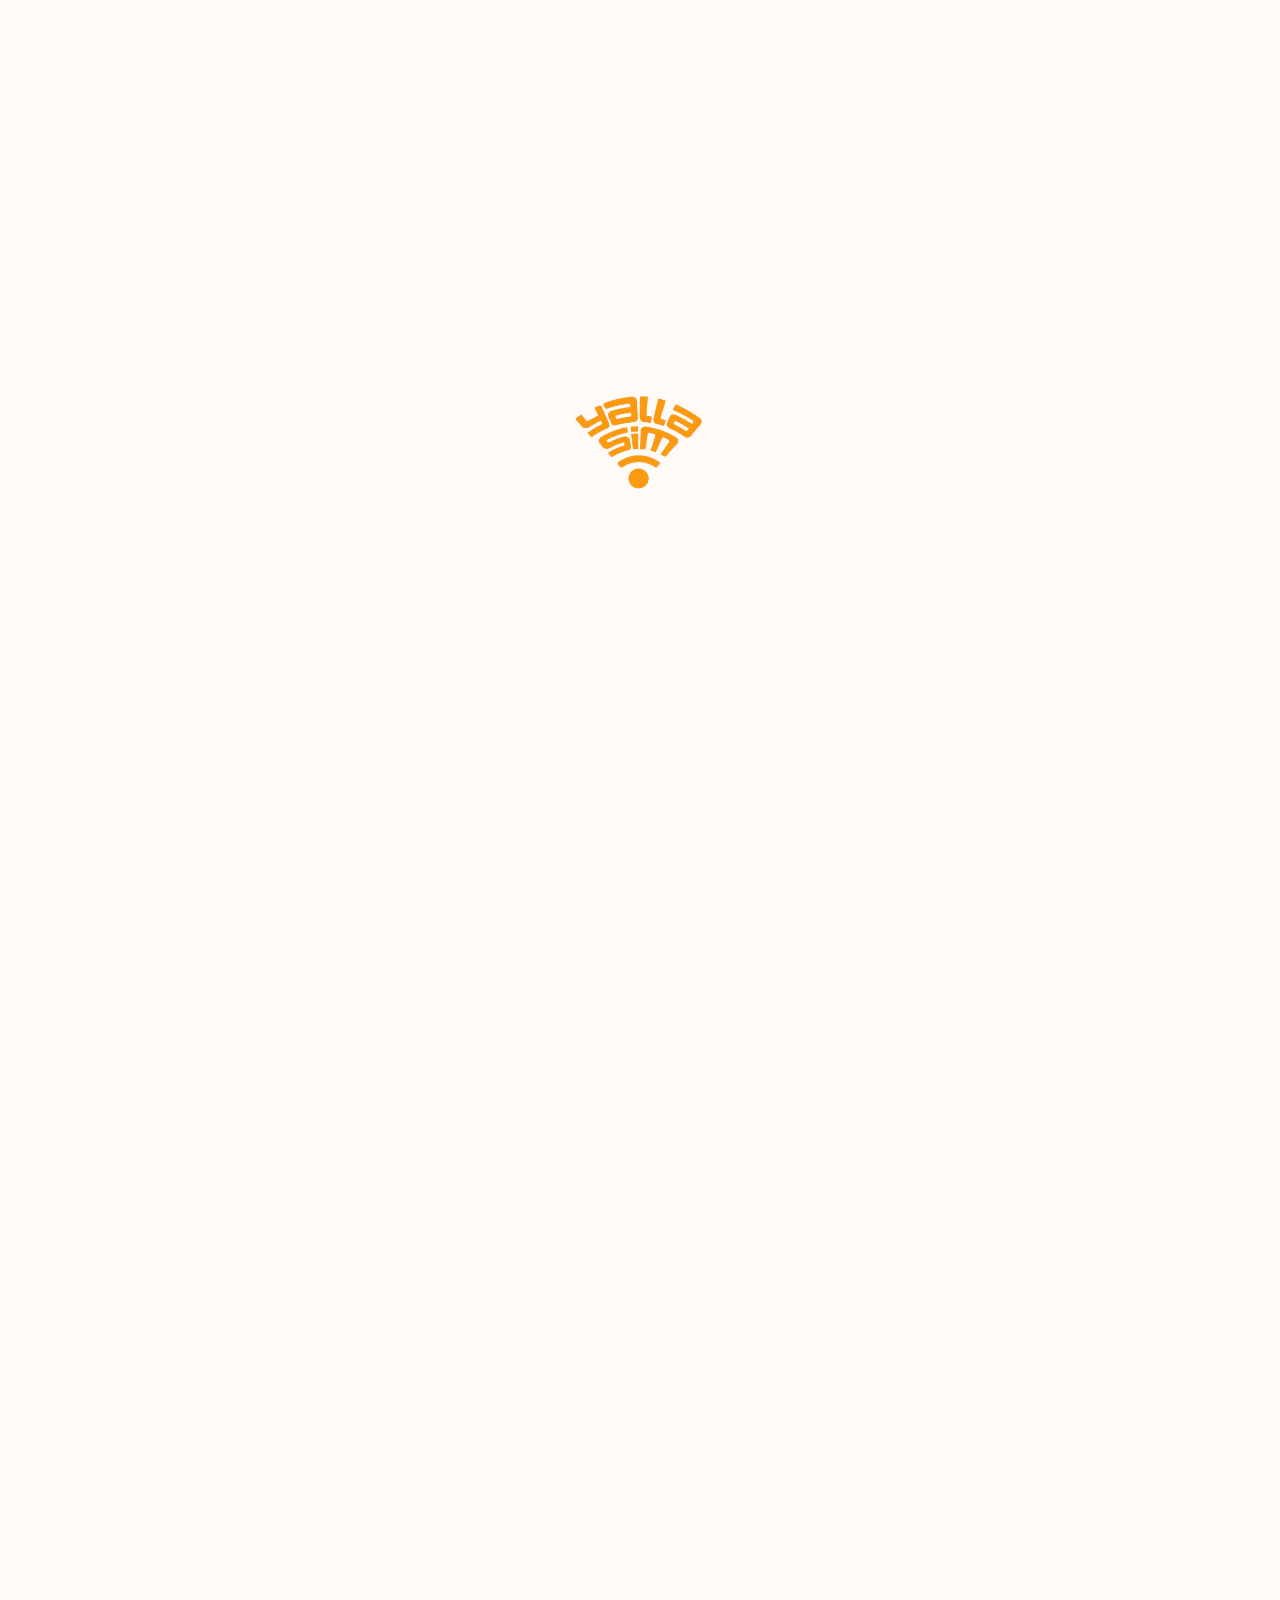
==== index.html @ e3913a96 "Replace blocky splash layers with a smooth Wi‑Fi charge reveal. Use one logo mark and an expanding r" ====
<!DOCTYPE html>
<html lang="en">
<head>
  <meta charset="UTF-8">
  <meta name="viewport" content="width=device-width, initial-scale=1.0">
  <title>Yalla Sim</title>
  <link rel="preconnect" href="https://fonts.googleapis.com">
  <link rel="preconnect" href="https://fonts.gstatic.com" crossorigin>
  <link href="https://fonts.googleapis.com/css2?family=Nunito:wght@700;800&family=Plus+Jakarta+Sans:wght@400;500;600;700;800&display=swap" rel="stylesheet">
  <link rel="stylesheet" href="css/style.css?v=wifi1">
</head>
<body>

  <!-- Intro: Wi‑Fi charge — one mark revealed outward from the signal origin -->
  <div id="splash" class="splash">
    <div class="logo-build" aria-hidden="true">
      <img class="logo-build__mark" src="assets/logo.png?v=11" alt="">
    </div>
  </div>

  <!-- Main page -->
  <div id="page" class="page">
    <div class="page-wash" aria-hidden="true"></div>
    <div class="nav-wrapper">
      <nav class="nav">
        <a href="index.html" class="nav__brand">
          <img src="assets/logo-nav.png?v=1" alt="Yalla Sim" class="nav__logo">
        </a>
        <ul class="nav__links">
          <li><a href="#benefits">Why us</a></li>
          <li><a href="#how-it-works"><span class="nav__full">How it Works</span><span class="nav__short">How</span></a></li>
          <li><a href="pricing.html">Pricing</a></li>
          <li><a href="support.html">Contact</a></li>
        </ul>
        <a href="https://wa.me/96550920045" data-whatsapp class="nav__cta">Message us &rsaquo;</a>
      </nav>
    </div>

    <section class="hero">
      <h1 class="hero__title" data-reveal style="--d: 0.05s">Internet anywhere.<br>Stay connected everywhere.</h1>
      <p class="hero__subtitle" data-reveal style="--d: 0.16s">No app. Just WhatsApp. Tell us where you are and for how long — we’ll get you online fast, at a fair price.</p>
      
      <a data-whatsapp class="btn-primary" href="https://wa.me/96550920045" target="_blank" rel="noopener noreferrer" data-reveal style="--d: 0.28s">
        Message on WhatsApp &rsaquo;
      </a>

      <div class="hero__showcase">
        <div class="coverage-panel" data-reveal style="--d: 0.35s">
          <div class="coverage-panel__text">
            <p class="coverage-panel__label">Global coverage</p>
            <h2 class="coverage-panel__title">Internet in <span>200+</span> countries</h2>
            <p class="coverage-panel__copy">From Tokyo to Dubai to New York - message us on WhatsApp and get online fast.</p>
          </div>

          <div class="coverage-panel__map-wrap" aria-hidden="true">
            <svg id="coverage-map" class="coverage-map" viewBox="0 0 960 480" preserveAspectRatio="xMidYMid meet"></svg>
          </div>

          <ul class="coverage-panel__regions">
            <li>Americas</li>
            <li>Europe</li>
            <li>Middle East</li>
            <li>Africa</li>
            <li>Asia</li>
            <li>Oceania</li>
          </ul>
        </div>
      </div>
    </section>

    <!-- Features -->
    <section id="benefits" class="section">
      <h2 class="section-title" data-reveal>Why choose Yalla Sim?</h2>
      <p class="section-subtitle" data-reveal style="--d: 0.1s">We’re not an app — just a WhatsApp number. Message us, confirm your trip, get online.</p>
      
      <div class="features-grid">
         <div class="flight-ticket" data-reveal style="--d: 0.18s">
           <div class="ticket-content">
             <div class="ticket-stub">
               <div class="ticket-barcode-top">||| || | |||| || | |||</div>
               <div class="ticket-stub-row">
                 <ul class="ticket-checklist">
                   <li>TRAVELER'S CHECKLIST:</li>
                   <li>• WHATSAPP READY</li>
                   <li>• WHERE YOU ARE</li>
                   <li>• HOW LONG YOU STAY</li>
                 </ul>
                 <div class="ticket-quote">
                    <span>"ONE MESSAGE. YOU'RE ONLINE."</span>
                    <img src="https://api.qrserver.com/v1/create-qr-code/?size=40x40&data=https://wa.me/96550920045" alt="QR" style="width: 32px; height: 32px;">
                 </div>
               </div>
             </div>
             
             <div class="ticket-divider"></div>
             
             <div class="ticket-main">
               <div class="ticket-main-header">
                 <div class="ticket-city">TYO</div>
                 <div class="ticket-flight-info">
                   <div>FLIGHT: YS-001</div>
                   <div>VIA: WHATSAPP</div>
                 </div>
               </div>
               
               <div class="ticket-main-body">
                 <h2 class="ticket-vertical">FAST</h2>
                 <div class="ticket-details">
                   <div class="ticket-detail-item">
                     <span>SETUP</span>
                     <strong>MINUTES</strong>
                   </div>
                   <div class="ticket-detail-item">
                     <span>CHANNEL</span>
                     <strong>WHATSAPP</strong>
                   </div>
                   <div class="ticket-detail-item">
                     <span>APP</span>
                     <strong>NONE</strong>
                   </div>
                   <div class="ticket-detail-item">
                     <span>STATUS</span>
                     <strong>READY</strong>
                   </div>
                   <div class="ticket-detail-item" style="grid-column: span 2;">
                     <span>PASSENGER</span>
                     <strong>YOU</strong>
                   </div>
                 </div>
               </div>
               
               <p class="ticket-desc">Message us on WhatsApp and get internet access quickly — no download, no account, no app store.</p>
               <div class="ticket-barcode-bottom">||| || ||| || ||| ||| | ||</div>
             </div>
           </div>
         </div>

         <div class="flight-ticket" data-reveal style="--d: 0.3s">
           <div class="ticket-content">
             <div class="ticket-stub">
               <div class="ticket-barcode-top">|| | ||| || ||| | |||</div>
               <div class="ticket-stub-row">
                 <ul class="ticket-checklist">
                   <li>TRAVELER'S CHECKLIST:</li>
                   <li>• ANY COUNTRY</li>
                   <li>• YOUR DATES</li>
                   <li>• STAY CONNECTED</li>
                 </ul>
                 <div class="ticket-quote">
                    <span>"INTERNET ANYWHERE."</span>
                    <img src="https://api.qrserver.com/v1/create-qr-code/?size=40x40&data=https://wa.me/96550920045" alt="QR" style="width: 32px; height: 32px;">
                 </div>
               </div>
             </div>
             
             <div class="ticket-divider"></div>
             
             <div class="ticket-main">
               <div class="ticket-main-header">
                 <div class="ticket-city">LAX</div>
                 <div class="ticket-flight-info">
                   <div>FLIGHT: YS-200</div>
                   <div>DEST: WORLD</div>
                 </div>
               </div>
               
               <div class="ticket-main-body">
                 <h2 class="ticket-vertical">GLOBAL</h2>
                 <div class="ticket-details">
                   <div class="ticket-detail-item">
                     <span>WHERE</span>
                     <strong>ANYWHERE</strong>
                   </div>
                   <div class="ticket-detail-item">
                     <span>DURATION</span>
                     <strong>YOUR CALL</strong>
                   </div>
                   <div class="ticket-detail-item">
                     <span>TELL US</span>
                     <strong>CITY + DAYS</strong>
                   </div>
                   <div class="ticket-detail-item">
                     <span>RESULT</span>
                     <strong>ONLINE</strong>
                   </div>
                   <div class="ticket-detail-item" style="grid-column: span 2;">
                     <span>PASSENGER</span>
                     <strong>TRAVELER</strong>
                   </div>
                 </div>
               </div>
               
               <p class="ticket-desc">Internet connection anywhere in the world. Just confirm where you are and for how long.</p>
               <div class="ticket-barcode-bottom">|| | ||| || ||| | ||| ||</div>
             </div>
           </div>
         </div>

         <div class="flight-ticket" data-reveal style="--d: 0.42s">
           <div class="ticket-content">
             <div class="ticket-stub">
               <div class="ticket-barcode-top">|| ||| || | ||| || |</div>
               <div class="ticket-stub-row">
                 <ul class="ticket-checklist">
                   <li>TRAVELER'S CHECKLIST:</li>
                   <li>• FAIR PRICES</li>
                   <li>• CLEAR OPTIONS</li>
                   <li>• NO SURPRISES</li>
                 </ul>
                 <div class="ticket-quote">
                    <span>"GOOD PRICING. SIMPLE."</span>
                    <img src="https://api.qrserver.com/v1/create-qr-code/?size=40x40&data=https://wa.me/96550920045" alt="QR" style="width: 32px; height: 32px;">
                 </div>
               </div>
             </div>
             
             <div class="ticket-divider"></div>
             
             <div class="ticket-main">
               <div class="ticket-main-header">
                 <div class="ticket-city">LHR</div>
                 <div class="ticket-flight-info">
                   <div>FLIGHT: YS-247</div>
                   <div>DEAL: FAIR</div>
                 </div>
               </div>
               
               <div class="ticket-main-body">
                 <h2 class="ticket-vertical">PRICE</h2>
                 <div class="ticket-details">
                   <div class="ticket-detail-item">
                     <span>PRICING</span>
                     <strong>FAIR</strong>
                   </div>
                   <div class="ticket-detail-item">
                     <span>QUOTE</span>
                     <strong>ON CHAT</strong>
                   </div>
                   <div class="ticket-detail-item">
                     <span>ROAMING</span>
                     <strong>SKIP IT</strong>
                   </div>
                   <div class="ticket-detail-item">
                     <span>PAY</span>
                     <strong>SIMPLE</strong>
                   </div>
                   <div class="ticket-detail-item" style="grid-column: span 2;">
                     <span>PASSENGER</span>
                     <strong>YOU</strong>
                   </div>
                 </div>
               </div>
               
               <p class="ticket-desc">Good pricing without the fuss. Message us, get options that fit your trip, stay connected.</p>
               <div class="ticket-barcode-bottom">||| || | ||| || ||| | ||</div>
             </div>
           </div>
         </div>
      </div>
    </section>

    <!-- How it Works -->
    <section id="how-it-works" class="section how">
      <h2 class="section-title" data-reveal>How it works</h2>
      <p class="section-subtitle" data-reveal style="--d: 0.1s">No app. No account. Just a short WhatsApp chat.</p>

      <div class="how-stage">
        <div class="how-chat" aria-hidden="true" data-reveal style="--d: 0.18s">
          <div class="how-chat__bar">
            <img class="how-chat__avatar" src="assets/logo.png?v=7" alt="">
            <div class="how-chat__who">
              <strong>Yalla Sim</strong>
              <span>WhatsApp</span>
            </div>
          </div>
          <div class="how-chat__thread">
            <div class="how-bubble how-bubble--out">
              Hi — I need internet abroad
            </div>
            <div class="how-bubble how-bubble--in">
              Where are you going, and for how many days?
            </div>
            <div class="how-bubble how-bubble--out">
              Tokyo · 7 days
            </div>
            <div class="how-bubble how-bubble--in how-bubble--final">
              You’re set. We’ll get you online fast.
            </div>
          </div>
        </div>

        <ol class="how-steps">
          <li class="how-step" data-reveal style="--d: 0.28s">
            <span class="how-step__index">01</span>
            <div class="how-step__body">
              <h3>Message us</h3>
              <p>Open WhatsApp and say hello. We’re just a number — that’s the whole signup.</p>
            </div>
          </li>
          <li class="how-step" data-reveal style="--d: 0.4s">
            <span class="how-step__index">02</span>
            <div class="how-step__body">
              <h3>Confirm your trip</h3>
              <p>Tell us where you need internet and for how long. We’ll quote a fair option.</p>
            </div>
          </li>
          <li class="how-step" data-reveal style="--d: 0.52s">
            <span class="how-step__index">03</span>
            <div class="how-step__body">
              <h3>Get online fast</h3>
              <p>Confirm in chat and get connected quickly — wherever you are.</p>
            </div>
          </li>
        </ol>
      </div>

      <a data-whatsapp class="btn-primary how__cta" href="https://wa.me/96550920045" target="_blank" rel="noopener noreferrer" data-reveal style="--d: 0.62s">
        Start on WhatsApp &rsaquo;
      </a>
    </section>

    <!-- Footer -->
    <footer class="footer" data-reveal>
      <img src="assets/logo.png" alt="Yalla Sim Logo" class="footer__logo">
      <p>&copy; 2026 Yalla Sim. All rights reserved.</p>
    </footer>
  </div>

  <script src="js/config.js?v=965"></script>
  <script src="js/main.js?v=wifi1"></script>
</body>
</html>
---- css/style.css ----
*,
*::before,
*::after {
  box-sizing: border-box;
  margin: 0;
  padding: 0;
}

:root {
  --orange: #FF9800;
  --orange-light: #FFB74D;
  --orange-bg: #FFF3E0;
  --bg: #FFFAF6; /* Creamy off-white */
  --text: #1a1a1a;
  --text-muted: #666;
  --white: #ffffff;
  
  --wa-bg: #EFEAE2;
  --wa-green: #25D366;
  --wa-teal: #128C7E;
  --wa-bubble-sent: #E7FFDB;
  --wa-bubble-recv: #FFFFFF;
  
  /* Liquid Glass Variables */
  --glass-bg: rgba(255, 255, 255, 0.4);
  --glass-border: rgba(255, 255, 255, 0.6);
  --glass-border-light: rgba(255, 255, 255, 0.9);
  --glass-shadow: 0 8px 32px 0 rgba(0, 0, 0, 0.04);
  --glass-inset: inset 0 1px 2px rgba(255, 255, 255, 0.9), inset 0 -1px 2px rgba(255, 255, 255, 0.2);
  
  --shadow-sm: 0 4px 6px -1px rgba(0, 0, 0, 0.05), 0 2px 4px -1px rgba(0, 0, 0, 0.03);
  --shadow-lg: 0 20px 40px rgba(0, 0, 0, 0.08);
  --radius-full: 9999px;
  --radius-xl: 24px;
}

html {
  scroll-behavior: smooth;
}

body {
  font-family: 'Plus Jakarta Sans', -apple-system, BlinkMacSystemFont, "Segoe UI", Roboto, Helvetica, Arial, sans-serif;
  background: var(--bg);
  color: var(--text);
  line-height: 1.6;
  min-height: 100vh;
  /* Avoid overflow-x clip/hidden on body — both clip glyph descenders (y, g, p) in WebKit/Blink */
  -webkit-font-smoothing: antialiased;
  -moz-osx-font-smoothing: grayscale;
}

/* ── Scroll reveals (opacity + translate only — no blur/filter for smooth scroll) ── */

[data-reveal] {
  --d: 0s;
  opacity: 0;
  transform: translate3d(0, 28px, 0);
  transition: none; /* instant reset when leaving view */
}

[data-reveal].is-in {
  opacity: 1;
  transform: translate3d(0, 0, 0);
  transition:
    opacity 0.75s cubic-bezier(0.16, 1, 0.3, 1),
    transform 0.75s cubic-bezier(0.16, 1, 0.3, 1);
  transition-delay: var(--d);
}

@media (prefers-reduced-motion: reduce) {
  [data-reveal] {
    opacity: 1;
    transform: none;
    transition: none !important;
  }

  .how-bubble,
  .how-chat.is-in .how-bubble {
    opacity: 1;
    transform: none;
    animation: none !important;
  }
}

/* ── Splash ── */

.splash {
  position: fixed;
  inset: 0;
  z-index: 999;
  display: flex;
  align-items: center;
  justify-content: center;
  background: var(--bg);
  transition: opacity 0.8s cubic-bezier(0.16, 1, 0.3, 1), visibility 0.8s;
}

.splash.hidden {
  opacity: 0;
  visibility: hidden;
  pointer-events: none;
}

.logo-build {
  position: relative;
  width: min(280px, 68vw);
  aspect-ratio: 1024 / 984;
}

.logo-build__mark {
  display: block;
  width: 100%;
  height: 100%;
  object-fit: contain;
  pointer-events: none;
  opacity: 0;
  transform: scale(0.92);
  /* Expand from the Wi‑Fi origin (bottom of the arcs) — not a blocky crop */
  -webkit-mask-image: radial-gradient(
    circle at 50% 66%,
    #000 0%,
    #000 42%,
    transparent 70%
  );
  mask-image: radial-gradient(
    circle at 50% 66%,
    #000 0%,
    #000 42%,
    transparent 70%
  );
  -webkit-mask-repeat: no-repeat;
  mask-repeat: no-repeat;
  -webkit-mask-position: 50% 66%;
  mask-position: 50% 66%;
  -webkit-mask-size: 0% 0%;
  mask-size: 0% 0%;
  will-change: mask-size, -webkit-mask-size, opacity, transform;
}

.logo-build.is-charging .logo-build__mark {
  animation:
    wifi-charge-mask 2.4s cubic-bezier(0.22, 1, 0.36, 1) forwards,
    wifi-charge-soft 2.4s cubic-bezier(0.22, 1, 0.36, 1) forwards;
}

@keyframes wifi-charge-mask {
  0% {
    -webkit-mask-size: 0% 0%;
    mask-size: 0% 0%;
  }
  /* Dot */
  18% {
    -webkit-mask-size: 14% 14%;
    mask-size: 14% 14%;
  }
  /* First arc */
  38% {
    -webkit-mask-size: 32% 32%;
    mask-size: 32% 32%;
  }
  /* Outer arcs / SIM */
  62% {
    -webkit-mask-size: 58% 58%;
    mask-size: 58% 58%;
  }
  /* Full mark including yalla */
  100% {
    -webkit-mask-size: 160% 160%;
    mask-size: 160% 160%;
  }
}

@keyframes wifi-charge-soft {
  0% {
    opacity: 0;
    transform: scale(0.9);
  }
  12% {
    opacity: 1;
  }
  100% {
    opacity: 1;
    transform: scale(1);
  }
}

@media (prefers-reduced-motion: reduce) {
  .logo-build.is-charging .logo-build__mark {
    animation: none;
    opacity: 1;
    transform: none;
    -webkit-mask-size: 200% 200%;
    mask-size: 200% 200%;
  }
}

/* ── Layout ── */

.page {
  position: relative;
  opacity: 0;
  transform: translateY(15px);
  transition: opacity 0.8s cubic-bezier(0.16, 1, 0.3, 1) 0.1s, transform 0.8s cubic-bezier(0.16, 1, 0.3, 1) 0.1s;
}

.page.visible {
  opacity: 1;
  /* none — translateY(0) still creates a containing block that clips glyph tops with body overflow-x:hidden */
  transform: none;
}

/* Orange wash — behind content, ends at the footer rule above the logo */
.page-wash {
  position: absolute;
  top: 52vh;
  left: 50%;
  bottom: 220px; /* fallback until JS pins it to the footer border */
  width: min(1400px, 130vw);
  z-index: 0;
  pointer-events: none;
  transform: translate3d(-50%, 0, 0);
  transform-origin: top center;
  border-radius: 48px 48px 0 0;
  background: linear-gradient(
    180deg,
    var(--orange-light) 0%,
    var(--orange) 28%,
    rgba(255, 152, 0, 0.72) 62%,
    rgba(255, 152, 0, 0.35) 100%
  );
  will-change: transform;
  backface-visibility: hidden;
}

.container {
  max-width: 1000px;
  margin: 0 auto;
  padding: 0 24px;
}

/* ── Nav ── */

.nav-wrapper {
  position: fixed;
  top: 0;
  left: 0;
  width: 100%;
  padding: 14px 18px;
  z-index: 100;
  display: flex;
  justify-content: center;
}

.nav {
  display: flex;
  align-items: center;
  justify-content: space-between;
  gap: 16px;
  padding: 8px 14px 8px 12px;
  width: 100%;
  max-width: 920px;
  background: rgba(255, 255, 255, 0.42);
  backdrop-filter: blur(18px) saturate(150%);
  -webkit-backdrop-filter: blur(18px) saturate(150%);
  border: 1px solid rgba(255, 255, 255, 0.55);
  border-top: 1px solid rgba(255, 255, 255, 0.8);
  border-left: 1px solid rgba(255, 255, 255, 0.8);
  border-radius: var(--radius-full);
  box-shadow: 0 6px 20px rgba(0, 0, 0, 0.04), inset 0 1px 1px rgba(255, 255, 255, 0.7);
}

.nav__brand {
  display: flex;
  align-items: center;
  height: 28px;
  overflow: visible;
}

.nav__logo {
  /* Tight-cropped mark (logo-nav.png) — size is real orange, not empty padding */
  width: 48px;
  height: auto;
  display: block;
  margin-top: -8px;
  margin-bottom: -8px;
  opacity: 0.78;
  transition: opacity 0.2s ease;
}

.nav__brand:hover .nav__logo {
  opacity: 1;
}

.nav__links {
  display: flex;
  gap: 22px;
  list-style: none;
}

.nav__links a {
  text-decoration: none;
  color: var(--text);
  font-size: 0.86rem;
  font-weight: 600;
  transition: opacity 0.2s ease;
}

.nav__links a:hover {
  opacity: 0.7;
}

.nav__short {
  display: none;
}

.nav__cta {
  display: inline-block;
  background: linear-gradient(135deg, rgba(255, 152, 0, 0.8) 0%, rgba(255, 152, 0, 0.95) 100%);
  backdrop-filter: blur(10px) saturate(150%);
  -webkit-backdrop-filter: blur(10px) saturate(150%);
  color: var(--white);
  text-decoration: none;
  font-size: 0.82rem;
  font-weight: 600;
  padding: 8px 16px;
  border-radius: var(--radius-full);
  border: 1px solid rgba(255, 255, 255, 0.4);
  box-shadow: inset 0 1px 1px rgba(255, 255, 255, 0.6), 0 3px 10px rgba(255, 152, 0, 0.18);
  transition: transform 0.2s, box-shadow 0.2s, background 0.2s;
}

.nav__cta:hover {
  background: linear-gradient(135deg, rgba(255, 152, 0, 0.9) 0%, rgba(255, 152, 0, 1) 100%);
  transform: translateY(-2px);
  box-shadow: inset 0 1px 1px rgba(255, 255, 255, 0.7), 0 6px 16px rgba(255, 152, 0, 0.3);
}

/* ── Hero ── */

.hero {
  position: relative;
  z-index: 1;
  display: flex;
  flex-direction: column;
  align-items: center;
  text-align: center;
  padding: 160px 24px 80px; 
  max-width: 1000px;
  margin: 0 auto;
  min-height: 100vh;
  justify-content: center;
}

.hero > .btn-primary {
  position: relative;
  z-index: 3;
}

.hero__title {
  font-family: 'Nunito', 'Plus Jakarta Sans', sans-serif;
  font-size: clamp(3rem, 7vw, 5.5rem);
  font-weight: 800;
  letter-spacing: -0.02em;
  line-height: 1.25;
  margin-bottom: 24px;
  padding: 0.08em 0.06em 0.22em;
  color: #FF9800;
  -webkit-font-smoothing: auto;
  -moz-osx-font-smoothing: auto;
}

.hero__subtitle {
  color: var(--text-muted);
  font-size: clamp(1rem, 2.5vw, 1.15rem);
  font-weight: 400;
  max-width: 600px;
  margin-bottom: 40px;
  line-height: 1.6;
}

.btn-primary {
  display: inline-flex;
  align-items: center;
  justify-content: center;
  background: linear-gradient(135deg, rgba(255, 152, 0, 0.8) 0%, rgba(255, 152, 0, 0.95) 100%);
  backdrop-filter: blur(12px) saturate(150%);
  -webkit-backdrop-filter: blur(12px) saturate(150%);
  color: var(--white);
  text-decoration: none;
  font-size: 1.1rem;
  font-weight: 600;
  padding: 16px 36px;
  border-radius: var(--radius-full);
  border: 1px solid rgba(255, 255, 255, 0.4);
  box-shadow: inset 0 2px 2px rgba(255, 255, 255, 0.5), 0 8px 24px rgba(255, 152, 0, 0.25);
  transition: transform 0.2s, box-shadow 0.2s;
}

.btn-primary:hover {
  transform: translateY(-2px);
  background: linear-gradient(135deg, rgba(255, 152, 0, 0.9) 0%, rgba(255, 152, 0, 1) 100%);
  box-shadow: inset 0 2px 2px rgba(255, 255, 255, 0.6), 0 12px 32px rgba(255, 152, 0, 0.35);
}

/* ── Showcase (WhatsApp Mockup) ── */

.hero__showcase {
  position: relative;
  margin-top: 80px;
  width: 100%;
  max-width: 800px;
  display: flex;
  justify-content: center;
}

.tablet-mockup,
.coverage-panel {
  position: relative;
  z-index: 1;
  width: 100%;
  max-width: 860px;
  border-radius: 32px;
  overflow: hidden;
  background: rgba(255, 252, 248, 0.92);
  backdrop-filter: blur(24px) saturate(150%);
  -webkit-backdrop-filter: blur(24px) saturate(150%);
  border: 1px solid rgba(255, 255, 255, 0.85);
  box-shadow: 0 24px 48px rgba(0, 0, 0, 0.12), inset 0 1px 0 rgba(255, 255, 255, 0.9);
  padding: clamp(20px, 3.5vw, 36px);
  display: flex;
  flex-direction: column;
  gap: clamp(14px, 2.2vw, 22px);
}

.coverage-panel__text {
  text-align: left;
  max-width: 36rem;
}

.coverage-panel__label {
  margin: 0 0 8px;
  font-size: 0.78rem;
  font-weight: 700;
  letter-spacing: 0.1em;
  text-transform: uppercase;
  color: var(--orange);
}

.coverage-panel__title {
  margin: 0;
  font-family: 'Nunito', 'Plus Jakarta Sans', sans-serif;
  font-size: clamp(1.8rem, 4.2vw, 2.75rem);
  font-weight: 800;
  letter-spacing: -0.03em;
  line-height: 1.15;
  color: var(--text);
  -webkit-font-smoothing: auto;
}

.coverage-panel__title span {
  color: var(--orange);
}

.coverage-panel__copy {
  margin: 10px 0 0;
  font-size: clamp(0.95rem, 1.7vw, 1.12rem);
  line-height: 1.5;
  color: var(--text-muted);
  font-weight: 500;
}

.coverage-panel__map-wrap {
  position: relative;
  width: 100%;
  aspect-ratio: 2.05 / 1;
  border-radius: 22px;
  background: #fff3e0;
  border: 1px solid rgba(255, 152, 0, 0.15);
  overflow: hidden;
}

.coverage-map {
  width: 100%;
  height: 100%;
  display: block;
}

.coverage-map__countries path {
  fill: #FF9800;
  fill-opacity: 0.78;
  stroke: rgba(255, 250, 246, 0.95);
  stroke-width: 0.55px;
}

.coverage-map__pin-pulse {
  transform-origin: center;
  transform-box: fill-box;
  animation: coverage-pulse 2.4s ease-out infinite;
}

.coverage-map__pin:nth-child(1) .coverage-map__pin-pulse { animation-delay: 0s; }
.coverage-map__pin:nth-child(2) .coverage-map__pin-pulse { animation-delay: 0.3s; }
.coverage-map__pin:nth-child(3) .coverage-map__pin-pulse { animation-delay: 0.6s; }
.coverage-map__pin:nth-child(4) .coverage-map__pin-pulse { animation-delay: 0.9s; }
.coverage-map__pin:nth-child(5) .coverage-map__pin-pulse { animation-delay: 1.2s; }
.coverage-map__pin:nth-child(6) .coverage-map__pin-pulse { animation-delay: 1.5s; }
.coverage-map__pin:nth-child(7) .coverage-map__pin-pulse { animation-delay: 1.8s; }

@keyframes coverage-pulse {
  0% { transform: scale(0.45); opacity: 0.85; }
  70% { transform: scale(1.85); opacity: 0; }
  100% { transform: scale(1.85); opacity: 0; }
}

.coverage-panel__regions {
  list-style: none;
  display: flex;
  flex-wrap: wrap;
  gap: 8px 18px;
  margin: 0;
  padding: 0;
}

.coverage-panel__regions li {
  font-size: 0.75rem;
  font-weight: 700;
  letter-spacing: 0.05em;
  text-transform: uppercase;
  color: var(--text-muted);
  position: relative;
  padding-left: 14px;
}

.coverage-panel__regions li::before {
  content: "";
  position: absolute;
  left: 0;
  top: 50%;
  width: 7px;
  height: 7px;
  border-radius: 50%;
  background: var(--orange);
  transform: translateY(-50%);
}

@media (max-width: 640px) {
  .coverage-panel {
    border-radius: 24px;
    padding: 18px;
  }

  .coverage-panel__map-wrap {
    aspect-ratio: 1.7 / 1;
    border-radius: 16px;
  }

  .coverage-panel__regions li {
    font-size: 0.68rem;
  }
}

.chat-input-send {
  width: 44px;
  height: 44px;
  background: var(--wa-teal);
  color: white;
  border-radius: 50%;
  display: flex;
  align-items: center;
  justify-content: center;
}


/* ── New Sections ── */

.section {
  padding: 120px 24px;
  max-width: 1200px;
  margin: 0 auto;
  text-align: center;
  position: relative;
  z-index: 1;
}

.section-title {
  font-family: 'Plus Jakarta Sans', sans-serif;
  font-size: clamp(2rem, 4vw, 3.5rem);
  font-weight: 800;
  letter-spacing: -0.03em;
  margin-bottom: 16px;
  color: var(--text);
}

.section-subtitle {
  color: var(--text-muted);
  font-size: 1.1rem;
  max-width: 600px;
  margin: 0 auto 60px;
  line-height: 1.6;
}

/* Glass Card */
.glass-card {
  background: var(--glass-bg);
  backdrop-filter: blur(24px) saturate(150%);
  -webkit-backdrop-filter: blur(24px) saturate(150%);
  border: 1px solid var(--glass-border);
  border-top: 1px solid var(--glass-border-light);
  border-left: 1px solid var(--glass-border-light);
  border-radius: 32px;
  padding: 40px;
  box-shadow: var(--glass-shadow), var(--glass-inset);
  transition: transform 0.3s ease, box-shadow 0.3s ease;
  text-align: left;
}

.glass-card:hover {
  transform: translateY(-5px);
  box-shadow: 0 32px 64px rgba(255, 152, 0, 0.1), var(--glass-inset);
}

.card-icon {
  font-size: 2.5rem;
  margin-bottom: 24px;
  background: linear-gradient(135deg, #FFB74D 0%, #FF9800 100%);
  -webkit-background-clip: text;
  -webkit-text-fill-color: transparent;
  display: inline-block;
}

.glass-card h3 {
  font-size: 1.5rem;
  font-weight: 700;
  margin-bottom: 16px;
  color: var(--text);
}

.glass-card p {
  color: var(--text-muted);
  font-size: 1rem;
  line-height: 1.6;
}


/* ── Flight Ticket Cards ── */
.features-grid {
  display: grid;
  grid-template-columns: repeat(auto-fit, minmax(320px, 1fr));
  gap: 32px;
  margin-top: 40px;
}

.flight-ticket {
  position: relative;
  background: #fdfdfd; /* Off-white paper look */
  border-radius: 12px;
  box-shadow: 0 20px 40px rgba(0,0,0,0.08);
  display: flex;
  flex-direction: column;
  overflow: hidden;
  color: #1a1a1a;
  transition: transform 0.3s ease, box-shadow 0.3s ease;
  
  --cutout-y: 110px;
  --cutout-r: 16px;
  -webkit-mask-image: radial-gradient(circle at 0 var(--cutout-y), transparent var(--cutout-r), black calc(var(--cutout-r) + 0.5px)),
                      radial-gradient(circle at 100% var(--cutout-y), transparent var(--cutout-r), black calc(var(--cutout-r) + 0.5px));
  -webkit-mask-composite: source-in;
  mask-image: radial-gradient(circle at 0 var(--cutout-y), transparent var(--cutout-r), black calc(var(--cutout-r) + 0.5px)),
              radial-gradient(circle at 100% var(--cutout-y), transparent var(--cutout-r), black calc(var(--cutout-r) + 0.5px));
  mask-composite: intersect;
  text-align: left;
}

.flight-ticket:hover {
  transform: translateY(-8px);
  box-shadow: 0 30px 60px rgba(255, 152, 0, 0.15);
}

/* Orange side bands */
.flight-ticket::before,
.flight-ticket::after {
  content: '';
  position: absolute;
  top: 0; bottom: 0;
  width: 16px;
  background: var(--orange);
  z-index: 0;
}
.flight-ticket::before { left: 0; }
.flight-ticket::after { right: 0; }

.ticket-content {
  position: relative;
  z-index: 1;
  padding: 0 16px; /* space for bands */
  display: flex;
  flex-direction: column;
  flex: 1;
}

/* Top Stub */
.ticket-stub {
  height: var(--cutout-y);
  padding: 20px 16px 16px;
  display: flex;
  flex-direction: column;
}

.ticket-barcode-top {
  text-align: center;
  font-family: monospace;
  font-size: 1.2rem; /* Reduced to fit better */
  letter-spacing: 2px;
  line-height: 1;
  font-weight: 800;
  margin-bottom: 12px;
  white-space: nowrap;
  overflow: hidden;
}

.ticket-stub-row {
  display: flex;
  justify-content: space-between;
  align-items: flex-start;
  font-family: monospace;
  font-size: 0.6rem; /* Slightly smaller */
  font-weight: 600;
  color: #1a1a1a;
}

.ticket-checklist {
  list-style: none;
  padding: 0;
  margin: 0;
  line-height: 1.4;
}

.ticket-checklist li:first-child {
  margin-bottom: 4px;
  font-weight: 800;
}

.ticket-quote {
  text-align: right;
  max-width: 90px; /* Tighter constraints */
  text-transform: uppercase;
  opacity: 0.8;
  font-weight: 800;
  line-height: 1.2;
  display: flex;
  flex-direction: column;
  align-items: flex-end;
  gap: 8px;
}

.ticket-divider {
  height: 0;
  border-top: 2px dashed rgba(0,0,0,0.2);
  margin: 0;
  position: relative;
}

/* Main Body */
.ticket-main {
  padding: 24px 16px 32px;
  display: flex;
  flex-direction: column;
  flex: 1;
}

.ticket-main-header {
  display: flex;
  justify-content: space-between;
  align-items: center;
  margin-bottom: 32px;
}

.ticket-city {
  background: #1a1a1a;
  color: white;
  font-size: 2.2rem;
  font-weight: 800;
  padding: 4px 12px;
  line-height: 1;
  letter-spacing: 1px;
}

.ticket-flight-info {
  text-align: right;
  font-family: monospace;
  font-size: 0.75rem;
  font-weight: 700;
  color: #1a1a1a;
}

.ticket-flight-info span {
  display: block;
  font-size: 1.5rem;
  margin-bottom: 4px;
}

.ticket-main-body {
  display: flex;
  gap: 32px;
  margin-bottom: 24px;
  flex: 1;
}

.ticket-vertical {
  writing-mode: vertical-rl;
  transform: rotate(180deg);
  font-size: 1.7rem; /* Reduced to ensure it doesn't crash into details */
  font-weight: 800;
  text-transform: uppercase;
  letter-spacing: 1px;
  color: #1a1a1a;
  text-align: left;
  margin: 0;
  line-height: 1;
}

.ticket-details {
  flex: 1;
  display: grid;
  grid-template-columns: 1fr 1fr;
  gap: 12px 8px; /* Slightly reduced vertical gap */
  align-content: center;
}

.ticket-detail-item span {
  display: block;
  font-family: monospace;
  font-size: 0.65rem;
  text-transform: uppercase;
  color: #666;
  margin-bottom: 2px;
}

.ticket-detail-item strong {
  display: block;
  font-family: monospace;
  font-size: 0.9rem;
  font-weight: 700;
  color: #000;
}

.ticket-desc {
  font-size: 0.75rem; /* Slightly smaller to give more breathing room */
  color: #444;
  line-height: 1.5;
  margin-bottom: 24px;
  font-family: monospace;
  text-transform: uppercase;
}

.ticket-barcode-bottom {
  text-align: center;
  font-family: monospace;
  font-size: 1.5rem; /* Reduced from 1.8rem to prevent overflow */
  letter-spacing: 2px; /* Reduced tracking */
  line-height: 1;
  font-weight: 800;
  opacity: 0.8;
  margin-top: auto;
  white-space: nowrap; /* Prevent wrapping */
  overflow: hidden; /* Hide excess if the container gets too small */
}

/* ── How it works ── */

.how {
  max-width: 1100px;
}

.how-stage {
  display: grid;
  grid-template-columns: minmax(280px, 380px) 1fr;
  gap: 48px;
  align-items: center;
  text-align: left;
  margin-top: 8px;
}

.how-chat {
  background: #efeae2;
  border-radius: 28px;
  overflow: hidden;
  box-shadow: 0 24px 48px rgba(0, 0, 0, 0.08);
  border: 1px solid rgba(0, 0, 0, 0.04);
}

.how-chat__bar {
  display: flex;
  align-items: center;
  gap: 12px;
  padding: 14px 18px;
  background: rgba(255, 255, 255, 0.72);
  border-bottom: 1px solid rgba(0, 0, 0, 0.06);
}

.how-chat__avatar {
  width: 40px;
  height: 40px;
  border-radius: 50%;
  object-fit: contain;
  padding: 5px;
  background: #FFF6EC;
  border: 1px solid rgba(255, 152, 0, 0.2);
  flex-shrink: 0;
}

.how-chat__who {
  display: flex;
  flex-direction: column;
  line-height: 1.2;
}

.how-chat__who strong {
  font-size: 0.95rem;
  font-weight: 700;
  color: var(--text);
}

.how-chat__who span {
  font-size: 0.75rem;
  color: var(--text-muted);
}

.how-chat__thread {
  display: flex;
  flex-direction: column;
  gap: 10px;
  padding: 20px 16px 24px;
  min-height: 280px;
}

.how-bubble {
  max-width: 85%;
  padding: 12px 14px;
  border-radius: 16px;
  font-size: 0.92rem;
  line-height: 1.45;
  color: var(--text);
  opacity: 0;
  transform: translate3d(0, 12px, 0) scale(0.98);
}

.how-chat.is-in .how-bubble {
  animation: how-bubble-in 0.65s cubic-bezier(0.16, 1, 0.3, 1) both;
}

.how-bubble--out {
  align-self: flex-end;
  background: #dcf8c6;
  border-bottom-right-radius: 4px;
}

.how-bubble--in {
  align-self: flex-start;
  background: #fff;
  border-bottom-left-radius: 4px;
  box-shadow: 0 1px 2px rgba(0, 0, 0, 0.04);
}

.how-bubble--final {
  background: #fff;
  border: 1px solid rgba(255, 152, 0, 0.35);
  box-shadow: 0 8px 20px rgba(255, 152, 0, 0.12);
}

.how-chat.is-in .how-bubble:nth-child(1) { animation-delay: 0.12s; }
.how-chat.is-in .how-bubble:nth-child(2) { animation-delay: 0.28s; }
.how-chat.is-in .how-bubble:nth-child(3) { animation-delay: 0.44s; }
.how-chat.is-in .how-bubble:nth-child(4) { animation-delay: 0.6s; }

@keyframes how-bubble-in {
  from {
    opacity: 0;
    transform: translate3d(0, 12px, 0) scale(0.98);
  }
  to {
    opacity: 1;
    transform: translate3d(0, 0, 0) scale(1);
  }
}

.how-steps {
  list-style: none;
  display: flex;
  flex-direction: column;
  gap: 0;
  margin: 0;
  padding: 8px 28px;
  background: rgba(255, 255, 255, 0.55);
  backdrop-filter: blur(16px);
  -webkit-backdrop-filter: blur(16px);
  border-radius: 28px;
  border: 1px solid rgba(255, 255, 255, 0.7);
  box-shadow: 0 12px 32px rgba(0, 0, 0, 0.06);
}

.how-step {
  display: grid;
  grid-template-columns: 56px 1fr;
  gap: 16px;
  padding: 22px 0;
  border-bottom: 1px solid rgba(0, 0, 0, 0.08);
  transition: transform 0.25s ease;
}

.how-step:last-child {
  border-bottom: none;
}

.how-step:hover {
  transform: translateX(4px);
}

.how-step__index {
  font-family: 'Plus Jakarta Sans', sans-serif;
  font-size: 1.35rem;
  font-weight: 800;
  letter-spacing: -0.03em;
  color: #e65100;
  line-height: 1.2;
}

.how-step__body h3 {
  font-size: 1.2rem;
  font-weight: 700;
  margin-bottom: 6px;
  color: #1a1a1a;
  letter-spacing: -0.02em;
}

.how-step__body p {
  color: #4a4a4a;
  font-size: 0.98rem;
  line-height: 1.55;
  margin: 0;
  max-width: 42ch;
}

.how__cta {
  margin-top: 40px;
  background: #ffffff;
  color: var(--orange);
  border: 1px solid rgba(255, 152, 0, 0.35);
  box-shadow: 0 8px 24px rgba(0, 0, 0, 0.06);
}

.how__cta:hover {
  background: #ffffff;
  color: #e68900;
  border-color: rgba(255, 152, 0, 0.55);
  box-shadow: 0 12px 28px rgba(255, 152, 0, 0.15);
}

@media (max-width: 860px) {
  .how-stage {
    grid-template-columns: 1fr;
    gap: 32px;
  }

  .how-chat {
    max-width: 420px;
    margin: 0 auto;
  }
}

/* ── Partners (legacy) ── */
.partners {
  padding: 60px 24px;
  text-align: center;
  border-bottom: 1px solid rgba(0,0,0,0.05);
}

.partners span {
  display: block;
  font-size: 0.9rem;
  color: var(--text-muted);
  margin-bottom: 24px;
  text-transform: uppercase;
  letter-spacing: 0.05em;
  font-weight: 600;
}

.partners-logos {
  display: flex;
  justify-content: center;
  align-items: center;
  gap: 60px;
  flex-wrap: wrap;
}

.partners-logos img {
  height: 30px;
  opacity: 0.6;
  filter: grayscale(100%);
  transition: opacity 0.3s, filter 0.3s;
}

.partners-logos img:hover {
  opacity: 1;
  filter: grayscale(0%);
}

.partners-logos strong {
  font-size: 1.5rem;
  color: #888;
  font-weight: 700;
  transition: color 0.3s;
  cursor: default;
}

.partners-logos strong:hover {
  color: var(--orange);
}

/* ── Footer ── */
.footer {
  position: relative;
  z-index: 1;
  padding: 80px 24px 40px;
  text-align: center;
  border-top: 1px solid rgba(0,0,0,0.05);
  margin-top: 80px;
}

.footer__logo {
  display: block;
  height: 128px;
  width: auto;
  margin: 0 auto 28px;
}

.footer p {
  color: var(--text-muted);
  font-size: 0.9rem;
}

/* ── Inner pages ── */

.page-header {
  padding: 160px 24px 48px;
  text-align: center;
}

.page-header h1 {
  font-family: 'Nunito', 'Plus Jakarta Sans', sans-serif;
  font-size: clamp(2.4rem, 5vw, 3.5rem);
  font-weight: 800;
  letter-spacing: -0.02em;
  margin-bottom: 12px;
  color: var(--orange);
  -webkit-font-smoothing: auto;
}

.page-header p {
  color: var(--text-muted);
  font-size: 1.15rem;
}

.content {
  background: rgba(255, 252, 248, 0.92);
  backdrop-filter: blur(24px) saturate(150%);
  -webkit-backdrop-filter: blur(24px) saturate(150%);
  border-radius: var(--radius-xl);
  border: 1px solid rgba(255, 255, 255, 0.85);
  box-shadow: 0 20px 40px rgba(0, 0, 0, 0.06);
  padding: 48px;
  margin-bottom: 80px;
}

.content h2 {
  font-size: 1.5rem;
  font-weight: 700;
  letter-spacing: -0.02em;
  margin: 40px 0 16px;
  color: var(--text);
}

.content h2:first-child {
  margin-top: 0;
}

.content p {
  color: var(--text-muted);
  margin-bottom: 20px;
  font-size: 1.05rem;
}

.content ul {
  color: var(--text-muted);
  padding-left: 24px;
  margin-bottom: 24px;
  font-size: 1.05rem;
}

.content li {
  margin-bottom: 8px;
}

/* ── Support page ── */

.support {
  max-width: 1100px;
  margin: 0 auto;
  padding: 140px 24px 40px;
}

.support__header {
  text-align: center;
  max-width: 640px;
  margin: 0 auto 48px;
}

.support__eyebrow {
  margin: 0 0 10px;
  font-size: 0.78rem;
  font-weight: 700;
  letter-spacing: 0.1em;
  text-transform: uppercase;
  color: var(--orange);
}

.support__title {
  margin: 0;
  font-family: 'Nunito', 'Plus Jakarta Sans', sans-serif;
  font-size: clamp(2.2rem, 5vw, 3.4rem);
  font-weight: 800;
  letter-spacing: -0.02em;
  line-height: 1.15;
  color: var(--orange);
  -webkit-font-smoothing: auto;
}

.support__subtitle {
  margin: 14px auto 0;
  color: var(--text-muted);
  font-size: 1.1rem;
  line-height: 1.6;
  max-width: 34rem;
}

.support__layout {
  display: grid;
  grid-template-columns: minmax(0, 1.4fr) minmax(260px, 0.8fr);
  gap: 28px;
  align-items: start;
}

.support__faqs {
  background: rgba(255, 252, 248, 0.92);
  border: 1px solid rgba(255, 255, 255, 0.85);
  border-radius: 28px;
  box-shadow: 0 20px 40px rgba(0, 0, 0, 0.05);
  padding: 28px 28px 12px;
}

.support__section-title {
  margin: 0 0 8px;
  font-size: 0.78rem;
  font-weight: 700;
  letter-spacing: 0.1em;
  text-transform: uppercase;
  color: var(--orange);
}

.faq-item {
  border-bottom: 1px solid rgba(255, 152, 0, 0.12);
  padding: 18px 0;
}

.faq-item:last-of-type {
  border-bottom: none;
}

.faq-item summary {
  font-weight: 650;
  font-size: 1.05rem;
  cursor: pointer;
  list-style: none;
  display: flex;
  justify-content: space-between;
  align-items: center;
  gap: 16px;
  color: var(--text);
  transition: color 0.2s ease;
}

.faq-item summary:hover {
  color: var(--orange);
}

.faq-item summary::-webkit-details-marker {
  display: none;
}

.faq-item summary::after {
  content: "+";
  flex-shrink: 0;
  width: 28px;
  height: 28px;
  border-radius: 50%;
  display: inline-flex;
  align-items: center;
  justify-content: center;
  font-size: 1.1rem;
  font-weight: 600;
  color: var(--orange);
  background: rgba(255, 152, 0, 0.1);
  transition: transform 0.2s ease, background 0.2s ease;
}

.faq-item[open] summary::after {
  content: "–";
  background: rgba(255, 152, 0, 0.18);
}

.faq-item p {
  margin-top: 12px;
  margin-bottom: 4px;
  color: var(--text-muted);
  line-height: 1.6;
  font-size: 0.98rem;
}

.support__card {
  position: sticky;
  top: 110px;
  background: rgba(255, 252, 248, 0.95);
  border: 1px solid rgba(255, 255, 255, 0.9);
  border-radius: 28px;
  box-shadow: 0 20px 40px rgba(0, 0, 0, 0.06);
  padding: 28px;
  text-align: left;
}

.support__card-label {
  margin: 0 0 8px;
  font-size: 0.72rem;
  font-weight: 700;
  letter-spacing: 0.1em;
  text-transform: uppercase;
  color: var(--orange);
}

.support__card-title {
  margin: 0;
  font-family: 'Nunito', 'Plus Jakarta Sans', sans-serif;
  font-size: 1.6rem;
  font-weight: 800;
  letter-spacing: -0.02em;
  line-height: 1.2;
  color: var(--text);
}

.support__card-copy {
  margin: 12px 0 24px;
  color: var(--text-muted);
  line-height: 1.55;
  font-size: 0.98rem;
}

.support__card-cta {
  width: 100%;
}

.support__card-link {
  display: block;
  margin-top: 16px;
  text-align: center;
  color: var(--orange);
  font-weight: 600;
  font-size: 0.95rem;
  text-decoration: none;
}

.support__card-link:hover {
  text-decoration: underline;
}

.support-cta {
  text-align: center;
  margin-top: 48px;
  padding-top: 48px;
  border-top: 1px solid rgba(255, 152, 0, 0.12);
}

.support-cta p {
  margin-bottom: 24px;
}

@media (max-width: 900px) {
  .support__layout {
    grid-template-columns: 1fr;
  }

  .support__card {
    position: static;
  }
}

/* ── Pricing page ── */

.pricing {
  max-width: 1200px;
  margin: 0 auto;
  padding: 140px 24px 80px;
}

.pricing__title {
  font-family: 'Nunito', 'Plus Jakarta Sans', sans-serif;
  font-size: clamp(2.4rem, 5vw, 4rem);
  font-weight: 800;
  letter-spacing: -0.02em;
  margin-bottom: 16px;
  color: #FF9800;
  display: flex;
  flex-direction: column;
  align-items: center;
  gap: 0.2em;
  overflow: visible;
  /* Grayscale antialiasing eats Nunito’s thin descender tips and makes y/p look chopped */
  -webkit-font-smoothing: auto;
  -moz-osx-font-smoothing: auto;
}

.pricing__title span {
  display: block;
  padding: 0.15em 0.12em 0.4em;
  line-height: normal;
  overflow: visible;
}

.pricing__header {
  text-align: center;
  max-width: 700px;
  margin: 0 auto 48px;
  overflow: visible;
}

.pricing__subtitle {
  color: var(--text-muted);
  font-size: 1.1rem;
  line-height: 1.6;
}

.pricing__layout {
  display: grid;
  grid-template-columns: minmax(280px, 360px) 1fr;
  gap: 32px;
  align-items: start;
}

.pricing__panel {
  position: sticky;
  top: 110px;
  display: flex;
  flex-direction: column;
  gap: 20px;
}

.pricing-field {
  display: flex;
  flex-direction: column;
  gap: 8px;
}

.pricing-field__label {
  font-size: 0.8rem;
  font-weight: 700;
  text-transform: uppercase;
  letter-spacing: 0.06em;
  color: var(--text-muted);
}

.pricing-field__label strong {
  color: var(--orange);
  font-size: 1rem;
  margin-left: 6px;
}

.pricing-input {
  width: 100%;
  padding: 14px 16px;
  border-radius: 14px;
  border: 1px solid rgba(0, 0, 0, 0.08);
  background: rgba(255, 255, 255, 0.85);
  font-family: inherit;
  font-size: 1rem;
  color: var(--text);
  outline: none;
  transition: border-color 0.2s, box-shadow 0.2s;
}

.pricing-input:focus {
  border-color: var(--orange);
  box-shadow: 0 0 0 3px rgba(255, 152, 0, 0.2);
}

.pricing-select {
  cursor: pointer;
  appearance: none;
  background-image: url("data:image/svg+xml,%3Csvg xmlns='http://www.w3.org/2000/svg' width='12' height='8' viewBox='0 0 12 8'%3E%3Cpath fill='%23666' d='M1 1l5 5 5-5'/%3E%3C/svg%3E");
  background-repeat: no-repeat;
  background-position: right 16px center;
  padding-right: 40px;
}

.pricing-range {
  width: 100%;
  accent-color: var(--orange);
  cursor: pointer;
}

.pricing-range-hints {
  display: flex;
  justify-content: space-between;
  font-size: 0.75rem;
  color: var(--text-muted);
}

.pricing-quote {
  background: rgba(255, 152, 0, 0.08);
  border-radius: 20px;
  padding: 24px;
  text-align: center;
}

.pricing-quote__label {
  font-size: 0.95rem;
  color: var(--text-muted);
  margin-bottom: 8px;
}

.pricing-quote__price {
  font-size: clamp(2.4rem, 5vw, 3.2rem);
  font-weight: 800;
  letter-spacing: -0.03em;
  color: var(--text);
  line-height: 1.1;
  margin-bottom: 6px;
}

.pricing-quote__rate {
  font-size: 0.9rem;
  color: var(--text-muted);
  margin-bottom: 12px;
}

.pricing-quote__note {
  font-size: 0.75rem;
  color: var(--text-muted);
  opacity: 0.85;
}

.pricing-cta {
  width: 100%;
  text-align: center;
}

.pricing-cta.is-disabled {
  opacity: 0.45;
  pointer-events: none;
  transform: none;
}

.pricing__map-wrap {
  min-width: 0;
}

.pricing__map-card {
  background: var(--glass-bg);
  backdrop-filter: blur(24px) saturate(150%);
  -webkit-backdrop-filter: blur(24px) saturate(150%);
  border: 1px solid var(--glass-border);
  border-radius: 32px;
  padding: 20px;
  box-shadow: var(--glass-shadow), var(--glass-inset);
  overflow: hidden;
}

.pricing__map-label {
  font-size: 0.8rem;
  font-weight: 700;
  text-transform: uppercase;
  letter-spacing: 0.06em;
  color: var(--text-muted);
  margin-bottom: 12px;
  text-align: center;
}

.world-map {
  width: 100%;
  height: auto;
  display: block;
  background: radial-gradient(circle at 50% 40%, #fff7ed 0%, #f5f0ea 70%);
  border-radius: 20px;
}

.country-path {
  fill: #e8dfd4;
  stroke: #fffaf6;
  stroke-width: 0.6;
  cursor: pointer;
  transition: fill 0.2s ease;
}

.country-path:hover {
  fill: #ffcc80;
}

.country-path.is-selected {
  fill: var(--orange);
  stroke: #fff;
  stroke-width: 1;
}

.map-fallback {
  padding: 48px 24px;
  text-align: center;
  color: var(--text-muted);
}

.nav__links a.active {
  color: var(--orange);
}

@media (max-width: 960px) {
  .pricing__layout {
    grid-template-columns: 1fr;
  }

  .pricing__panel {
    position: static;
  }
}

@media (max-width: 768px) {
  .nav-wrapper {
    padding: 8px 10px;
  }

  .nav {
    flex-wrap: wrap;
    align-items: center;
    gap: 4px 8px;
    padding: 6px 8px;
    border-radius: 20px;
  }

  .nav__brand {
    height: 22px;
  }

  .nav__logo {
    width: 42px;
    margin-top: -8px;
    margin-bottom: -8px;
    opacity: 0.72;
  }

  .footer__logo {
    height: 112px;
  }

  .nav__cta {
    padding: 6px 11px;
    font-size: 0.72rem;
  }

  .nav__links {
    display: flex;
    order: 3;
    width: 100%;
    justify-content: space-between;
    gap: 2px;
    margin: 0;
    padding: 4px 2px 0;
    border-top: 1px solid rgba(0, 0, 0, 0.05);
  }

  .nav__links a {
    font-size: 0.68rem;
    font-weight: 600;
    letter-spacing: -0.01em;
    white-space: nowrap;
  }

  .nav__full {
    display: none;
  }

  .nav__short {
    display: inline;
  }

  .hero {
    padding-top: 108px;
  }

  .content {
    padding: 32px 24px;
  }

  .page-wash {
    width: 100vw;
    border-radius: 28px 28px 0 0;
  }

  .pricing {
    padding-top: 110px;
  }
}
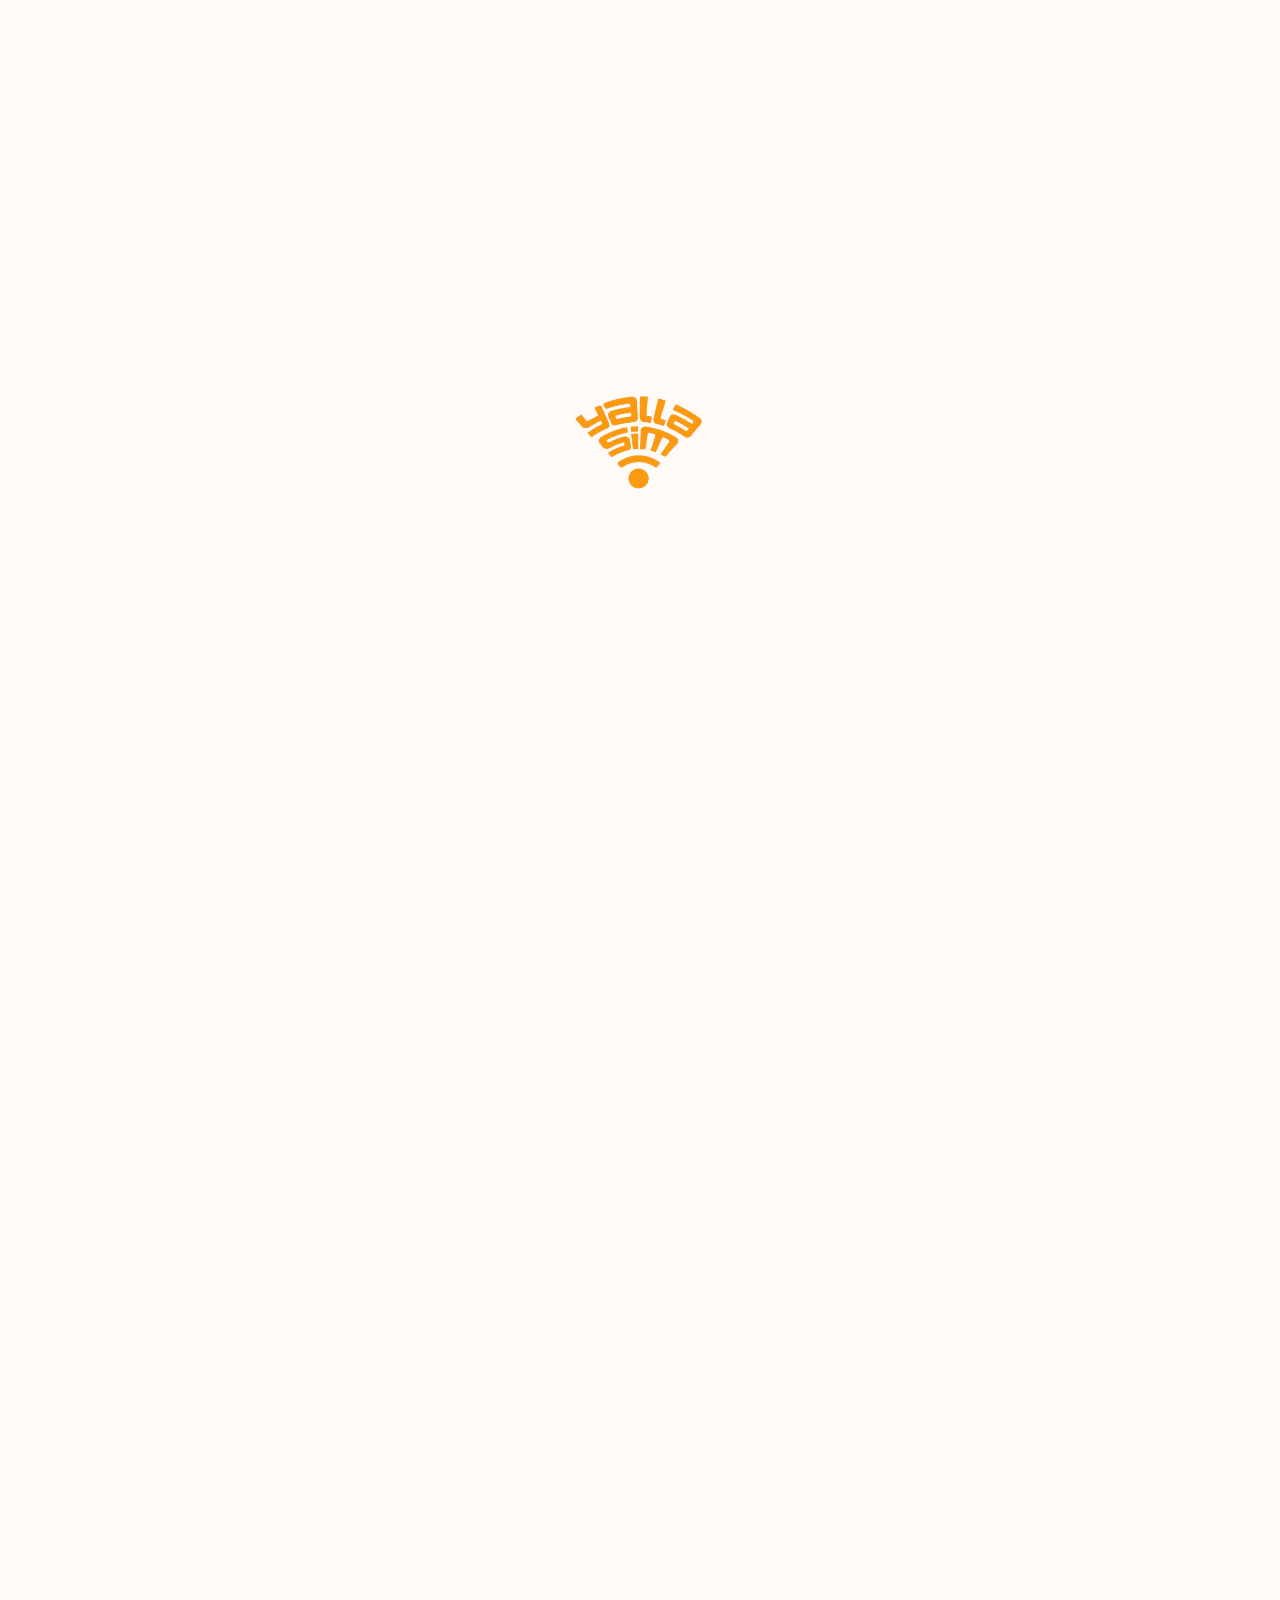
==== commit 698c2567: "Fix mobile scroll jank, centering, and orange wash at the footer. One-shot reveals and CSS-masked wa" ====
--- a/index.html
+++ b/index.html
@@ -7,7 +7,7 @@
   <link rel="preconnect" href="https://fonts.googleapis.com">
   <link rel="preconnect" href="https://fonts.gstatic.com" crossorigin>
   <link href="https://fonts.googleapis.com/css2?family=Nunito:wght@700;800&family=Plus+Jakarta+Sans:wght@400;500;600;700;800&display=swap" rel="stylesheet">
-  <link rel="stylesheet" href="css/style.css?v=wifi1">
+  <link rel="stylesheet" href="css/style.css?v=smooth1">
 </head>
 <body>
 
@@ -320,13 +320,13 @@
     </section>
 
     <!-- Footer -->
-    <footer class="footer" data-reveal>
+    <footer class="footer">
       <img src="assets/logo.png" alt="Yalla Sim Logo" class="footer__logo">
       <p>&copy; 2026 Yalla Sim. All rights reserved.</p>
     </footer>
   </div>
 
   <script src="js/config.js?v=965"></script>
-  <script src="js/main.js?v=wifi1"></script>
+  <script src="js/main.js?v=smooth1"></script>
 </body>
 </html>
--- a/css/style.css
+++ b/css/style.css
@@ -36,6 +36,11 @@
 
 html {
   scroll-behavior: smooth;
+  width: 100%;
+  max-width: 100%;
+  overflow-x: hidden;
+  /* Keep layout width equal for fixed nav + in-flow content (avoids slight left shift) */
+  scrollbar-gutter: stable;
 }
 
 body {
@@ -44,26 +49,30 @@
   color: var(--text);
   line-height: 1.6;
   min-height: 100vh;
-  /* Avoid overflow-x clip/hidden on body — both clip glyph descenders (y, g, p) in WebKit/Blink */
+  width: 100%;
+  max-width: 100%;
+  margin: 0 auto;
+  overflow-x: hidden;
+  overscroll-behavior-x: none;
+  touch-action: pan-y;
   -webkit-font-smoothing: antialiased;
   -moz-osx-font-smoothing: grayscale;
 }
 
-/* ── Scroll reveals (opacity + translate only — no blur/filter for smooth scroll) ── */
+/* ── Scroll reveals (one-shot — never reset on scroll-out; that kills momentum) ── */
 
 [data-reveal] {
   --d: 0s;
   opacity: 0;
-  transform: translate3d(0, 28px, 0);
-  transition: none; /* instant reset when leaving view */
+  transform: translate3d(0, 16px, 0);
 }
 
 [data-reveal].is-in {
   opacity: 1;
   transform: translate3d(0, 0, 0);
   transition:
-    opacity 0.75s cubic-bezier(0.16, 1, 0.3, 1),
-    transform 0.75s cubic-bezier(0.16, 1, 0.3, 1);
+    opacity 0.55s cubic-bezier(0.16, 1, 0.3, 1),
+    transform 0.55s cubic-bezier(0.16, 1, 0.3, 1);
   transition-delay: var(--d);
 }
 
@@ -79,6 +88,11 @@
     opacity: 1;
     transform: none;
     animation: none !important;
+  }
+
+  .coverage-map__pin-pulse {
+    animation: none;
+    opacity: 0.35;
   }
 }
 
@@ -199,27 +213,30 @@
 .page {
   position: relative;
   opacity: 0;
-  transform: translateY(15px);
-  transition: opacity 0.8s cubic-bezier(0.16, 1, 0.3, 1) 0.1s, transform 0.8s cubic-bezier(0.16, 1, 0.3, 1) 0.1s;
+  transition: opacity 0.8s cubic-bezier(0.16, 1, 0.3, 1) 0.1s;
+  overflow-x: hidden;
+  width: 100%;
+  max-width: 100%;
+  margin-inline: auto;
 }
 
 .page.visible {
   opacity: 1;
-  /* none — translateY(0) still creates a containing block that clips glyph tops with body overflow-x:hidden */
-  transform: none;
-}
-
-/* Orange wash — behind content, ends at the footer rule above the logo */
+}
+
+/* Orange wash — runs under the page; solid footer bg clips it at the border line.
+   No transforms — those expand scrollWidth and enable sideways swipe. */
 .page-wash {
   position: absolute;
-  top: 52vh;
-  left: 50%;
-  bottom: 220px; /* fallback until JS pins it to the footer border */
-  width: min(1400px, 130vw);
+  top: 52vh; /* refined once by JS to the showcase */
+  left: 0;
+  right: 0;
+  bottom: 0;
+  width: auto;
+  max-width: min(1400px, 100%);
+  margin-inline: auto;
   z-index: 0;
   pointer-events: none;
-  transform: translate3d(-50%, 0, 0);
-  transform-origin: top center;
   border-radius: 48px 48px 0 0;
   background: linear-gradient(
     180deg,
@@ -228,8 +245,6 @@
     rgba(255, 152, 0, 0.72) 62%,
     rgba(255, 152, 0, 0.35) 100%
   );
-  will-change: transform;
-  backface-visibility: hidden;
 }
 
 .container {
@@ -244,11 +259,14 @@
   position: fixed;
   top: 0;
   left: 0;
-  width: 100%;
+  right: 0;
+  width: auto;
+  max-width: 100%;
   padding: 14px 18px;
   z-index: 100;
   display: flex;
   justify-content: center;
+  box-sizing: border-box;
 }
 
 .nav {
@@ -346,9 +364,11 @@
   text-align: center;
   padding: 160px 24px 80px; 
   max-width: 1000px;
+  width: 100%;
   margin: 0 auto;
   min-height: 100vh;
   justify-content: center;
+  box-sizing: border-box;
 }
 
 .hero > .btn-primary {
@@ -374,7 +394,8 @@
   font-size: clamp(1rem, 2.5vw, 1.15rem);
   font-weight: 400;
   max-width: 600px;
-  margin-bottom: 40px;
+  width: 100%;
+  margin: 0 auto 40px;
   line-height: 1.6;
 }
 
@@ -495,7 +516,7 @@
 .coverage-map__pin-pulse {
   transform-origin: center;
   transform-box: fill-box;
-  animation: coverage-pulse 2.4s ease-out infinite;
+  animation: coverage-pulse 3.2s ease-out infinite;
 }
 
 .coverage-map__pin:nth-child(1) .coverage-map__pin-pulse { animation-delay: 0s; }
@@ -576,10 +597,12 @@
 .section {
   padding: 120px 24px;
   max-width: 1200px;
+  width: 100%;
   margin: 0 auto;
   text-align: center;
   position: relative;
   z-index: 1;
+  box-sizing: border-box;
 }
 
 .section-title {
@@ -644,14 +667,23 @@
 
 /* ── Flight Ticket Cards ── */
 .features-grid {
-  display: grid;
-  grid-template-columns: repeat(auto-fit, minmax(320px, 1fr));
+  display: flex;
+  flex-wrap: wrap;
+  justify-content: center;
+  align-items: stretch;
   gap: 32px;
-  margin-top: 40px;
+  margin: 40px auto 0;
+  width: 100%;
+  max-width: 100%;
+  box-sizing: border-box;
 }
 
 .flight-ticket {
   position: relative;
+  flex: 0 1 340px;
+  width: min(100%, 360px);
+  max-width: 360px;
+  box-sizing: border-box;
   background: #fdfdfd; /* Off-white paper look */
   border-radius: 12px;
   box-shadow: 0 20px 40px rgba(0,0,0,0.08);
@@ -875,11 +907,13 @@
 
 .how-stage {
   display: grid;
-  grid-template-columns: minmax(280px, 380px) 1fr;
+  grid-template-columns: minmax(0, 380px) minmax(0, 1fr);
   gap: 48px;
   align-items: center;
   text-align: left;
   margin-top: 8px;
+  width: 100%;
+  max-width: 100%;
 }
 
 .how-chat {
@@ -1059,13 +1093,20 @@
 
 @media (max-width: 860px) {
   .how-stage {
-    grid-template-columns: 1fr;
+    grid-template-columns: minmax(0, 1fr);
     gap: 32px;
-  }
-
-  .how-chat {
+    justify-items: center;
+  }
+
+  .how-chat,
+  .how-steps {
     max-width: 420px;
+    width: 100%;
     margin: 0 auto;
+  }
+
+  .how-steps {
+    padding-inline: 22px;
   }
 }
 
@@ -1124,8 +1165,12 @@
   z-index: 1;
   padding: 80px 24px 40px;
   text-align: center;
-  border-top: 1px solid rgba(0,0,0,0.05);
+  border-top: 1px solid rgba(0, 0, 0, 0.08);
   margin-top: 80px;
+  width: 100%;
+  box-sizing: border-box;
+  /* Covers the wash so orange ends exactly on this top border */
+  background: var(--bg);
 }
 
 .footer__logo {
@@ -1707,8 +1752,40 @@
   }
 
   .page-wash {
-    width: 100vw;
+    left: 0;
+    right: 0;
+    bottom: 0;
+    width: auto;
+    max-width: none;
+    margin-inline: 0;
     border-radius: 28px 28px 0 0;
+  }
+
+  /* Lighter blur on mobile — heavy backdrop-filter stalls scroll */
+  .nav,
+  .coverage-panel,
+  .how-steps,
+  .tablet-mockup {
+    backdrop-filter: blur(10px) saturate(140%);
+    -webkit-backdrop-filter: blur(10px) saturate(140%);
+  }
+
+  .section {
+    padding: 88px 20px;
+  }
+
+  .features-grid {
+    gap: 24px;
+  }
+
+  .flight-ticket {
+    flex: 0 1 100%;
+    width: min(100%, 400px);
+    max-width: 400px;
+  }
+
+  .how-step:hover {
+    transform: none;
   }
 
   .pricing {
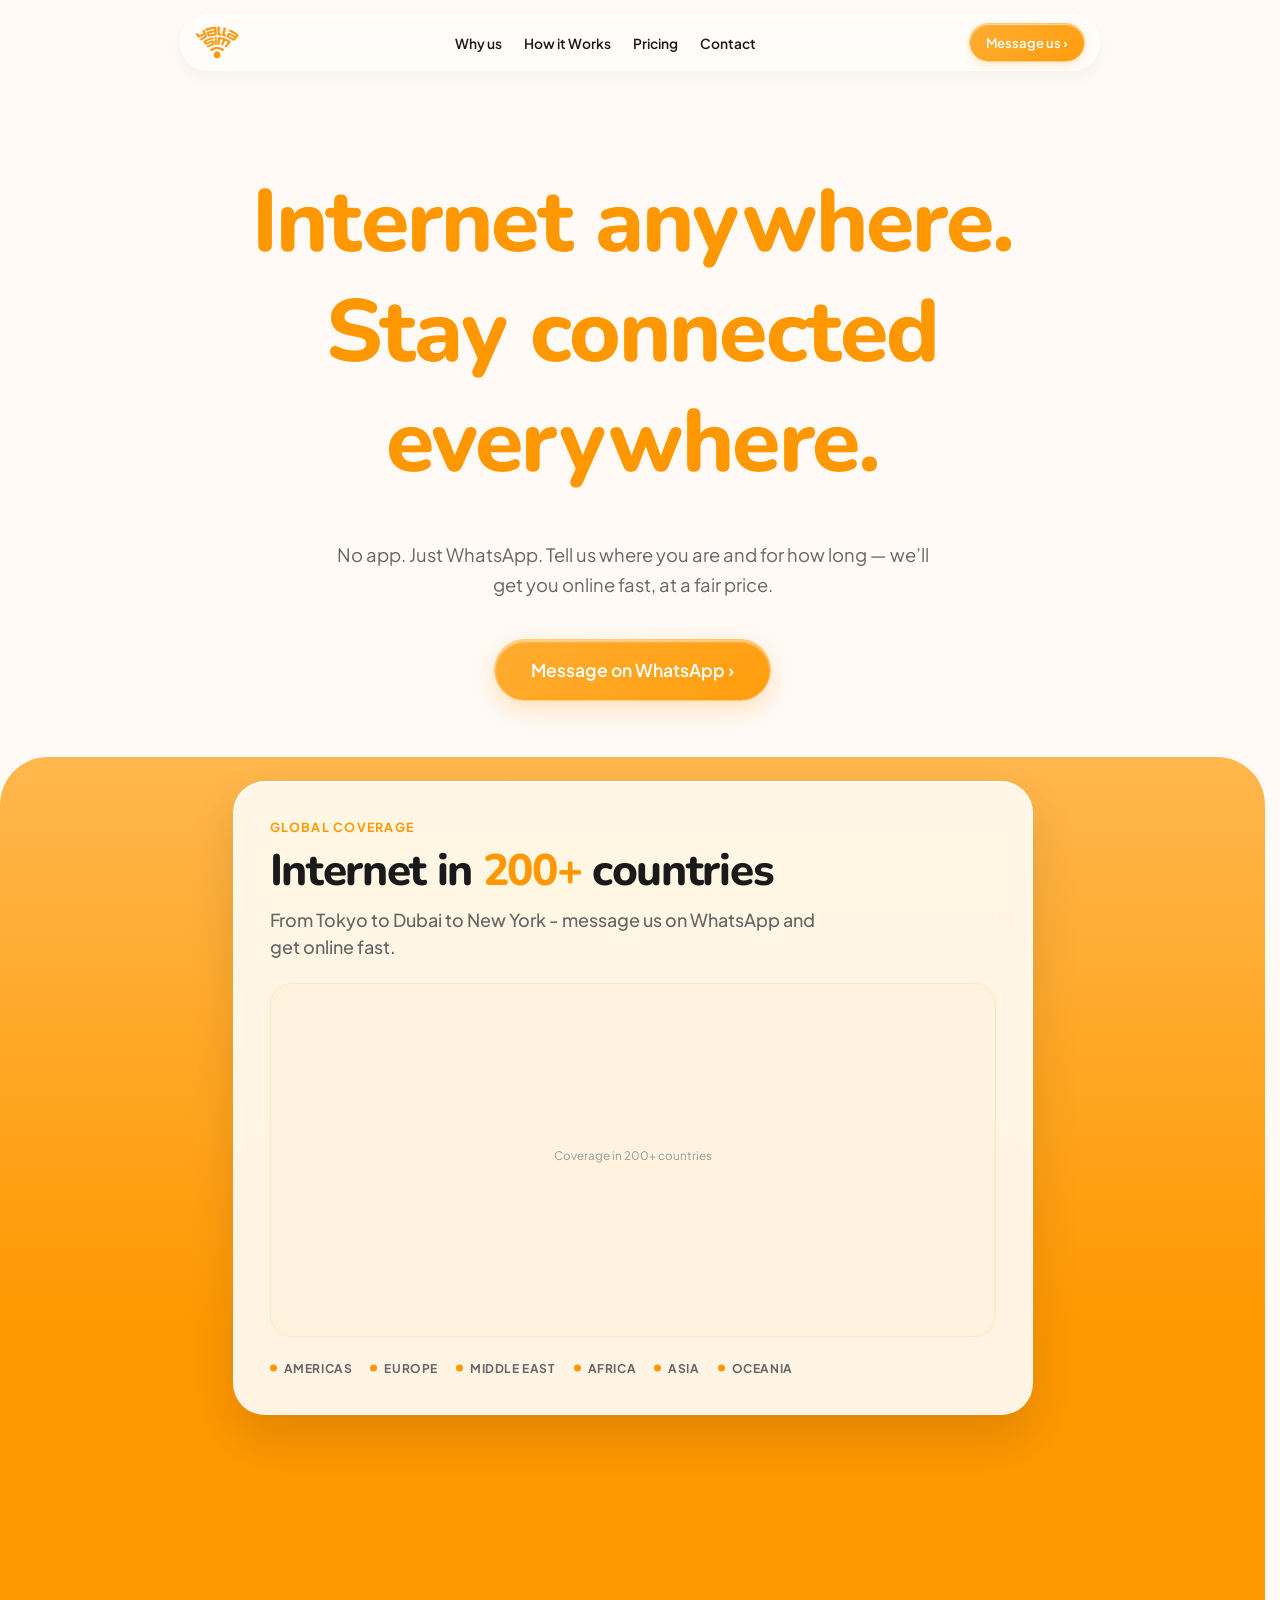
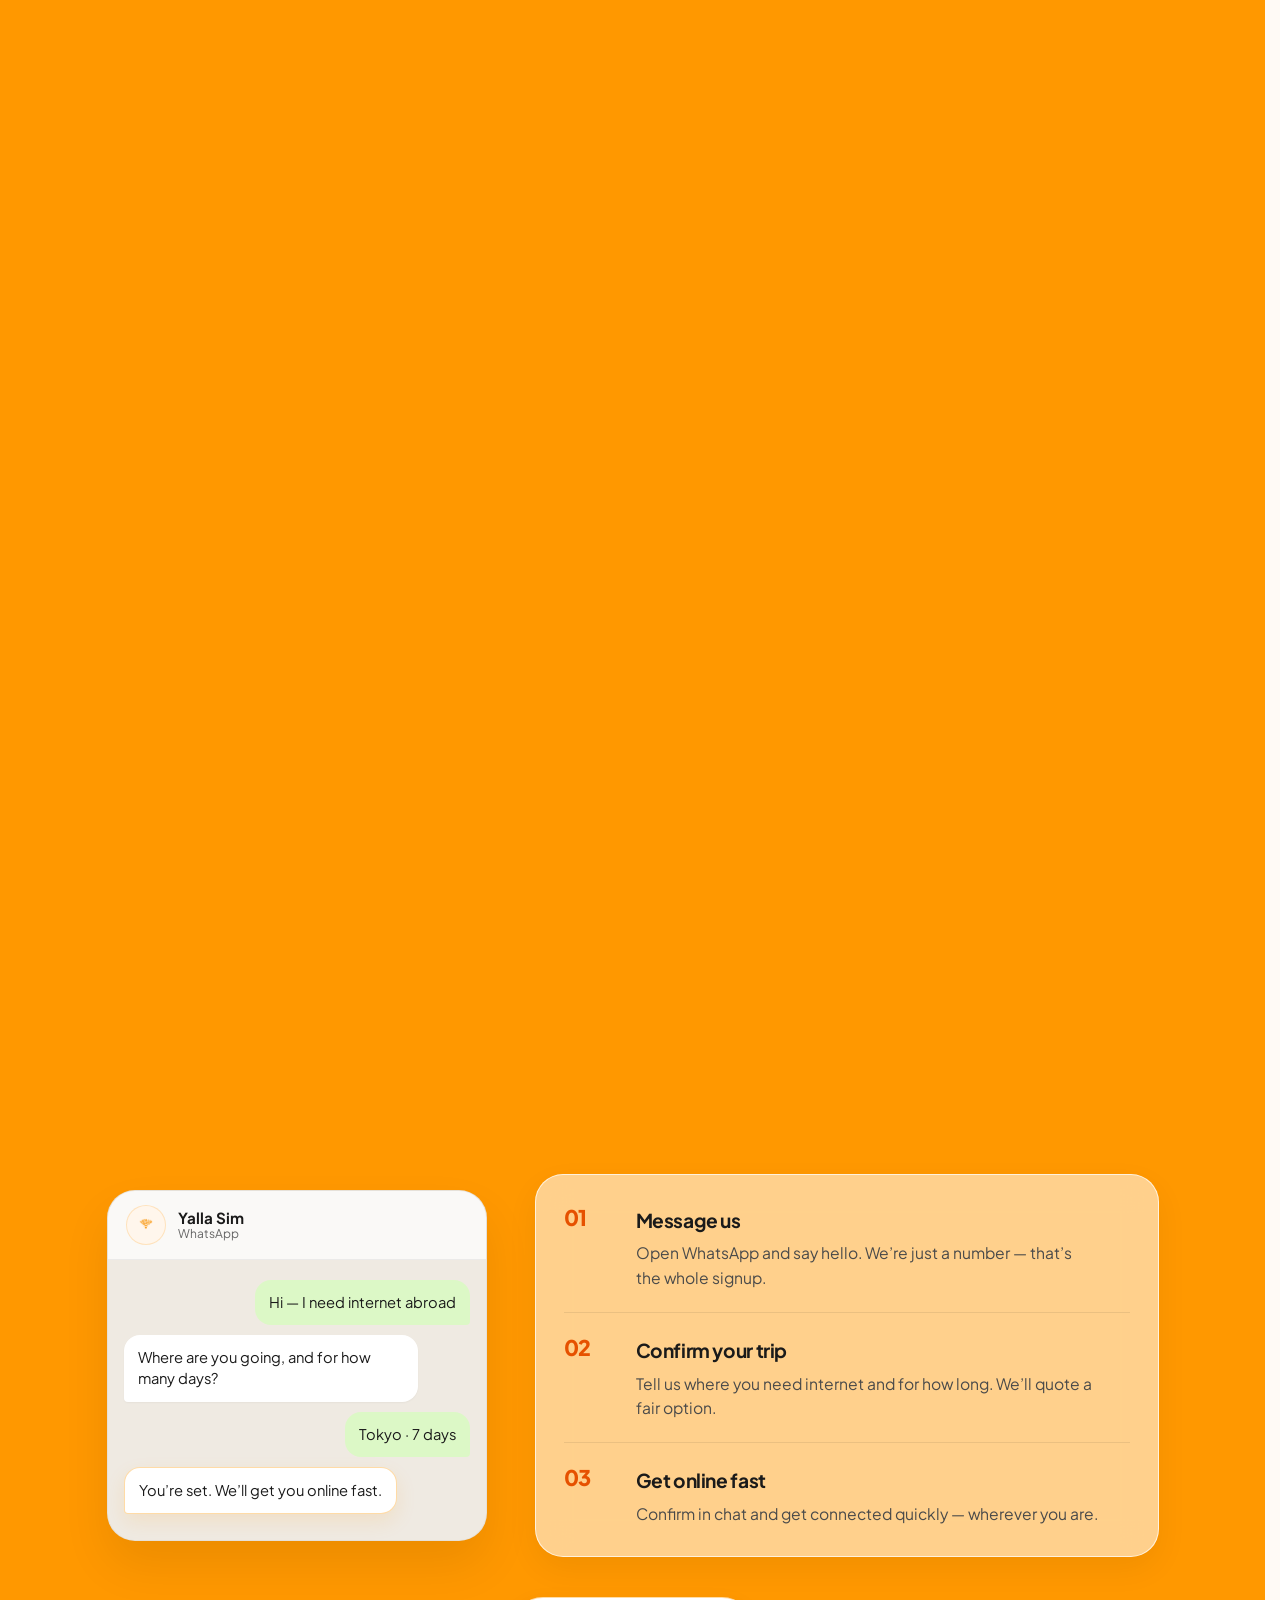
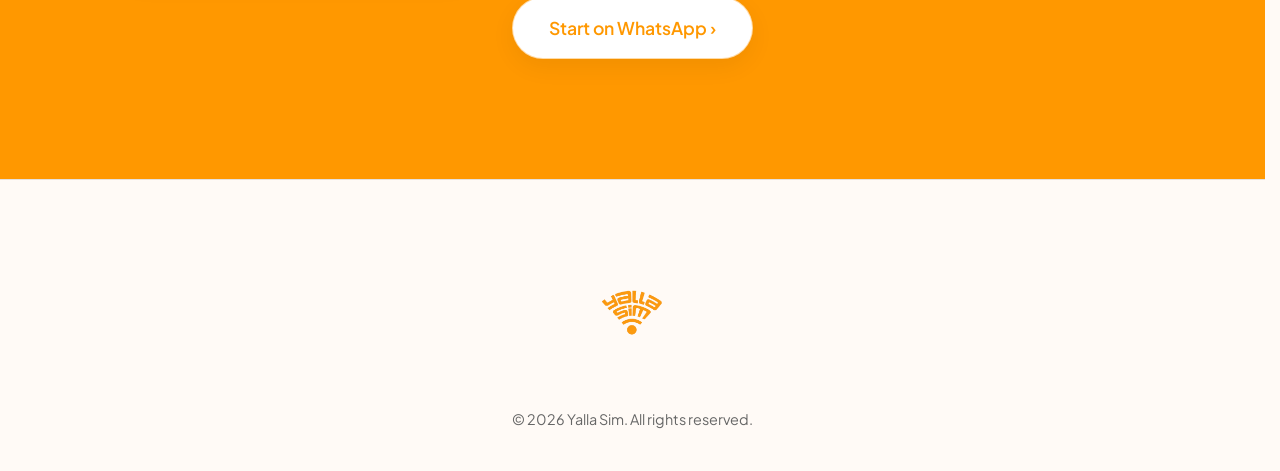
==== commit c2faf8a1: "Polish pricing to match the site theme and speed up the splash. Restyle the pricing map and estimate" ====
--- a/index.html
+++ b/index.html
@@ -7,7 +7,7 @@
   <link rel="preconnect" href="https://fonts.googleapis.com">
   <link rel="preconnect" href="https://fonts.gstatic.com" crossorigin>
   <link href="https://fonts.googleapis.com/css2?family=Nunito:wght@700;800&family=Plus+Jakarta+Sans:wght@400;500;600;700;800&display=swap" rel="stylesheet">
-  <link rel="stylesheet" href="css/style.css?v=smooth1">
+  <link rel="stylesheet" href="css/style.css?v=splash2">
 </head>
 <body>
 
@@ -20,11 +20,12 @@
 
   <!-- Main page -->
   <div id="page" class="page">
+    <div class="page-main">
     <div class="page-wash" aria-hidden="true"></div>
     <div class="nav-wrapper">
       <nav class="nav">
         <a href="index.html" class="nav__brand">
-          <img src="assets/logo-nav.png?v=1" alt="Yalla Sim" class="nav__logo">
+          <img src="assets/logo-nav.png?v=2" alt="Yalla Sim" class="nav__logo">
         </a>
         <ul class="nav__links">
           <li><a href="#benefits">Why us</a></li>
@@ -318,6 +319,7 @@
         Start on WhatsApp &rsaquo;
       </a>
     </section>
+    </div><!-- /.page-main — orange wash ends here -->
 
     <!-- Footer -->
     <footer class="footer">
@@ -327,6 +329,6 @@
   </div>
 
   <script src="js/config.js?v=965"></script>
-  <script src="js/main.js?v=smooth1"></script>
+  <script src="js/main.js?v=splash2"></script>
 </body>
 </html>
--- a/css/style.css
+++ b/css/style.css
@@ -106,7 +106,7 @@
   align-items: center;
   justify-content: center;
   background: var(--bg);
-  transition: opacity 0.8s cubic-bezier(0.16, 1, 0.3, 1), visibility 0.8s;
+  transition: opacity 0.4s cubic-bezier(0.22, 1, 0.36, 1), visibility 0.4s;
 }
 
 .splash.hidden {
@@ -117,7 +117,7 @@
 
 .logo-build {
   position: relative;
-  width: min(280px, 68vw);
+  width: min(260px, 62vw);
   aspect-ratio: 1024 / 984;
 }
 
@@ -128,19 +128,19 @@
   object-fit: contain;
   pointer-events: none;
   opacity: 0;
-  transform: scale(0.92);
-  /* Expand from the Wi‑Fi origin (bottom of the arcs) — not a blocky crop */
+  transform: scale(0.94);
+  /* Soft radial reveal from the Wi‑Fi origin */
   -webkit-mask-image: radial-gradient(
     circle at 50% 66%,
     #000 0%,
-    #000 42%,
-    transparent 70%
+    #000 32%,
+    transparent 74%
   );
   mask-image: radial-gradient(
     circle at 50% 66%,
     #000 0%,
-    #000 42%,
-    transparent 70%
+    #000 32%,
+    transparent 74%
   );
   -webkit-mask-repeat: no-repeat;
   mask-repeat: no-repeat;
@@ -153,8 +153,12 @@
 
 .logo-build.is-charging .logo-build__mark {
   animation:
-    wifi-charge-mask 2.4s cubic-bezier(0.22, 1, 0.36, 1) forwards,
-    wifi-charge-soft 2.4s cubic-bezier(0.22, 1, 0.36, 1) forwards;
+    wifi-charge-mask 1.1s cubic-bezier(0.2, 0.85, 0.25, 1) forwards,
+    wifi-charge-soft 1.1s cubic-bezier(0.2, 0.85, 0.25, 1) forwards;
+}
+
+.logo-build.is-charging.is-done .logo-build__mark {
+  will-change: auto;
 }
 
 @keyframes wifi-charge-mask {
@@ -162,34 +166,26 @@
     -webkit-mask-size: 0% 0%;
     mask-size: 0% 0%;
   }
-  /* Dot */
-  18% {
-    -webkit-mask-size: 14% 14%;
-    mask-size: 14% 14%;
-  }
-  /* First arc */
-  38% {
-    -webkit-mask-size: 32% 32%;
-    mask-size: 32% 32%;
-  }
-  /* Outer arcs / SIM */
-  62% {
-    -webkit-mask-size: 58% 58%;
-    mask-size: 58% 58%;
-  }
-  /* Full mark including yalla */
+  28% {
+    -webkit-mask-size: 22% 22%;
+    mask-size: 22% 22%;
+  }
+  58% {
+    -webkit-mask-size: 55% 55%;
+    mask-size: 55% 55%;
+  }
   100% {
-    -webkit-mask-size: 160% 160%;
-    mask-size: 160% 160%;
+    -webkit-mask-size: 185% 185%;
+    mask-size: 185% 185%;
   }
 }
 
 @keyframes wifi-charge-soft {
   0% {
     opacity: 0;
-    transform: scale(0.9);
-  }
-  12% {
+    transform: scale(0.94);
+  }
+  18% {
     opacity: 1;
   }
   100% {
@@ -213,7 +209,7 @@
 .page {
   position: relative;
   opacity: 0;
-  transition: opacity 0.8s cubic-bezier(0.16, 1, 0.3, 1) 0.1s;
+  transition: opacity 0.45s cubic-bezier(0.22, 1, 0.36, 1);
   overflow-x: hidden;
   width: 100%;
   max-width: 100%;
@@ -224,8 +220,13 @@
   opacity: 1;
 }
 
-/* Orange wash — runs under the page; solid footer bg clips it at the border line.
-   No transforms — those expand scrollWidth and enable sideways swipe. */
+/* Content column — wash is clipped to this, so orange ends at the footer line */
+.page-main {
+  position: relative;
+  z-index: 0;
+}
+
+/* Orange wash — fills .page-main to its bottom edge (footer starts after). */
 .page-wash {
   position: absolute;
   top: 52vh; /* refined once by JS to the showcase */
@@ -241,9 +242,8 @@
   background: linear-gradient(
     180deg,
     var(--orange-light) 0%,
-    var(--orange) 28%,
-    rgba(255, 152, 0, 0.72) 62%,
-    rgba(255, 152, 0, 0.35) 100%
+    var(--orange) 22%,
+    var(--orange) 100%
   );
 }
 
@@ -295,17 +295,12 @@
 }
 
 .nav__logo {
-  /* Tight-cropped mark (logo-nav.png) — size is real orange, not empty padding */
+  /* Tight-cropped mark (logo-nav.png) — full brand orange, no fade */
   width: 48px;
   height: auto;
   display: block;
   margin-top: -8px;
   margin-bottom: -8px;
-  opacity: 0.78;
-  transition: opacity 0.2s ease;
-}
-
-.nav__brand:hover .nav__logo {
   opacity: 1;
 }
 
@@ -1163,13 +1158,12 @@
 .footer {
   position: relative;
   z-index: 1;
-  padding: 80px 24px 40px;
+  padding: 72px 24px 40px;
   text-align: center;
-  border-top: 1px solid rgba(0, 0, 0, 0.08);
-  margin-top: 80px;
+  border-top: 1px solid rgba(0, 0, 0, 0.1);
+  margin-top: 0;
   width: 100%;
   box-sizing: border-box;
-  /* Covers the wash so orange ends exactly on this top border */
   background: var(--bg);
 }
 
@@ -1450,62 +1444,183 @@
 
 /* ── Pricing page ── */
 
+.page-wash--pricing {
+  /* Sit behind the map/panel — not over the title */
+  top: min(520px, 58vh);
+}
+
 .pricing {
-  max-width: 1200px;
+  position: relative;
+  z-index: 1;
+  max-width: 1180px;
+  width: 100%;
   margin: 0 auto;
-  padding: 140px 24px 80px;
+  padding: 140px 24px 96px;
+  box-sizing: border-box;
+  text-align: center;
+}
+
+.pricing__layout {
+  text-align: left;
+}
+
+.pricing__header {
+  text-align: center;
+  max-width: 640px;
+  margin: 0 auto 48px;
+}
+
+.pricing__eyebrow {
+  margin: 0 0 10px;
+  font-size: 0.78rem;
+  font-weight: 700;
+  letter-spacing: 0.1em;
+  text-transform: uppercase;
+  color: var(--orange);
 }
 
 .pricing__title {
+  margin: 0;
   font-family: 'Nunito', 'Plus Jakarta Sans', sans-serif;
-  font-size: clamp(2.4rem, 5vw, 4rem);
+  font-size: clamp(2.2rem, 5vw, 3.6rem);
   font-weight: 800;
   letter-spacing: -0.02em;
-  margin-bottom: 16px;
-  color: #FF9800;
-  display: flex;
-  flex-direction: column;
-  align-items: center;
-  gap: 0.2em;
-  overflow: visible;
-  /* Grayscale antialiasing eats Nunito’s thin descender tips and makes y/p look chopped */
+  line-height: 1.15;
+  color: var(--orange);
   -webkit-font-smoothing: auto;
   -moz-osx-font-smoothing: auto;
 }
 
-.pricing__title span {
-  display: block;
-  padding: 0.15em 0.12em 0.4em;
-  line-height: normal;
-  overflow: visible;
-}
-
-.pricing__header {
-  text-align: center;
-  max-width: 700px;
-  margin: 0 auto 48px;
-  overflow: visible;
-}
-
 .pricing__subtitle {
+  margin: 14px auto 0;
   color: var(--text-muted);
   font-size: 1.1rem;
   line-height: 1.6;
+  max-width: 36rem;
 }
 
 .pricing__layout {
   display: grid;
-  grid-template-columns: minmax(280px, 360px) 1fr;
-  gap: 32px;
+  grid-template-columns: minmax(0, 1.45fr) minmax(280px, 360px);
+  gap: 28px;
   align-items: start;
+  width: 100%;
+}
+
+.pricing__map {
+  min-width: 0;
+  background: rgba(255, 252, 248, 0.92);
+  border: 1px solid rgba(255, 255, 255, 0.85);
+  border-radius: 32px;
+  padding: clamp(18px, 2.5vw, 28px);
+  box-shadow: 0 24px 48px rgba(0, 0, 0, 0.1), inset 0 1px 0 rgba(255, 255, 255, 0.9);
+  backdrop-filter: blur(20px) saturate(150%);
+  -webkit-backdrop-filter: blur(20px) saturate(150%);
+}
+
+.pricing__map-head {
+  display: flex;
+  flex-wrap: wrap;
+  align-items: baseline;
+  justify-content: space-between;
+  gap: 8px 16px;
+  margin-bottom: 14px;
+}
+
+.pricing__map-label {
+  margin: 0;
+  font-size: 0.78rem;
+  font-weight: 700;
+  letter-spacing: 0.1em;
+  text-transform: uppercase;
+  color: var(--orange);
+}
+
+.pricing__map-hint {
+  margin: 0;
+  font-size: 0.92rem;
+  font-weight: 600;
+  color: var(--text);
+}
+
+.pricing__map-stage {
+  position: relative;
+  width: 100%;
+  aspect-ratio: 2.05 / 1;
+  border-radius: 22px;
+  background: #fff3e0;
+  border: 1px solid rgba(255, 152, 0, 0.15);
+  overflow: hidden;
+}
+
+.world-map {
+  width: 100%;
+  height: 100%;
+  display: block;
+}
+
+.country-path {
+  fill: #ffb74d;
+  fill-opacity: 0.72;
+  stroke: #fffaf6;
+  stroke-width: 0.55;
+  cursor: pointer;
+  transition: fill 0.18s ease, fill-opacity 0.18s ease;
+}
+
+.country-path:hover {
+  fill: #ff9800;
+  fill-opacity: 1;
+}
+
+.country-path.is-selected {
+  fill: #e65100;
+  fill-opacity: 1;
+  stroke: #ffffff;
+  stroke-width: 1.1;
+}
+
+.map-fallback {
+  padding: 48px 24px;
+  text-align: center;
+  color: var(--text-muted);
 }
 
 .pricing__panel {
   position: sticky;
-  top: 110px;
+  top: 100px;
   display: flex;
   flex-direction: column;
-  gap: 20px;
+  gap: 18px;
+  padding: 28px 24px;
+  border-radius: 32px;
+  background: rgba(255, 252, 248, 0.95);
+  border: 1px solid rgba(255, 255, 255, 0.9);
+  box-shadow: 0 20px 44px rgba(0, 0, 0, 0.08), inset 0 1px 0 rgba(255, 255, 255, 0.95);
+  backdrop-filter: blur(20px) saturate(150%);
+  -webkit-backdrop-filter: blur(20px) saturate(150%);
+}
+
+.pricing__panel-head {
+  text-align: left;
+  margin-bottom: 2px;
+}
+
+.pricing__panel-title {
+  margin: 0;
+  font-family: 'Nunito', 'Plus Jakarta Sans', sans-serif;
+  font-size: 1.55rem;
+  font-weight: 800;
+  letter-spacing: -0.02em;
+  color: var(--text);
+  -webkit-font-smoothing: auto;
+}
+
+.pricing__panel-copy {
+  margin: 6px 0 0;
+  font-size: 0.95rem;
+  color: var(--text-muted);
+  line-height: 1.45;
 }
 
 .pricing-field {
@@ -1515,50 +1630,90 @@
 }
 
 .pricing-field__label {
-  font-size: 0.8rem;
+  font-size: 0.78rem;
   font-weight: 700;
   text-transform: uppercase;
-  letter-spacing: 0.06em;
+  letter-spacing: 0.08em;
   color: var(--text-muted);
 }
 
 .pricing-field__label strong {
   color: var(--orange);
-  font-size: 1rem;
-  margin-left: 6px;
+  font-size: 0.95rem;
+  letter-spacing: 0;
+  text-transform: none;
+  margin-left: 4px;
 }
 
 .pricing-input {
   width: 100%;
-  padding: 14px 16px;
-  border-radius: 14px;
-  border: 1px solid rgba(0, 0, 0, 0.08);
-  background: rgba(255, 255, 255, 0.85);
+  padding: 13px 15px;
+  border-radius: 16px;
+  border: 1px solid rgba(255, 152, 0, 0.18);
+  background: #fffaf6;
   font-family: inherit;
   font-size: 1rem;
   color: var(--text);
   outline: none;
-  transition: border-color 0.2s, box-shadow 0.2s;
+  transition: border-color 0.2s, box-shadow 0.2s, background 0.2s;
+}
+
+.pricing-input::placeholder {
+  color: #a3988e;
 }
 
 .pricing-input:focus {
   border-color: var(--orange);
-  box-shadow: 0 0 0 3px rgba(255, 152, 0, 0.2);
+  background: #ffffff;
+  box-shadow: 0 0 0 3px rgba(255, 152, 0, 0.18);
 }
 
 .pricing-select {
   cursor: pointer;
   appearance: none;
-  background-image: url("data:image/svg+xml,%3Csvg xmlns='http://www.w3.org/2000/svg' width='12' height='8' viewBox='0 0 12 8'%3E%3Cpath fill='%23666' d='M1 1l5 5 5-5'/%3E%3C/svg%3E");
+  background-image: url("data:image/svg+xml,%3Csvg xmlns='http://www.w3.org/2000/svg' width='12' height='8' viewBox='0 0 12 8'%3E%3Cpath fill='%23FF9800' d='M1 1l5 5 5-5'/%3E%3C/svg%3E");
   background-repeat: no-repeat;
   background-position: right 16px center;
+  background-color: #fffaf6;
   padding-right: 40px;
+}
+
+.pricing-presets {
+  display: grid;
+  grid-template-columns: repeat(4, 1fr);
+  gap: 8px;
+}
+
+.pricing-preset {
+  appearance: none;
+  border: 1px solid rgba(255, 152, 0, 0.22);
+  background: #fffaf6;
+  color: var(--text);
+  font: inherit;
+  font-size: 0.92rem;
+  font-weight: 700;
+  padding: 10px 0;
+  border-radius: 999px;
+  cursor: pointer;
+  transition: background 0.2s, border-color 0.2s, color 0.2s, transform 0.15s;
+}
+
+.pricing-preset:hover {
+  border-color: var(--orange);
+  color: #e68900;
+}
+
+.pricing-preset.is-active {
+  background: var(--orange);
+  border-color: var(--orange);
+  color: #fff;
 }
 
 .pricing-range {
   width: 100%;
   accent-color: var(--orange);
   cursor: pointer;
+  height: 1.4rem;
 }
 
 .pricing-range-hints {
@@ -1569,42 +1724,48 @@
 }
 
 .pricing-quote {
-  background: rgba(255, 152, 0, 0.08);
-  border-radius: 20px;
-  padding: 24px;
+  margin-top: 4px;
+  padding: 22px 18px;
+  border-radius: 22px;
   text-align: center;
+  background: linear-gradient(180deg, rgba(255, 183, 77, 0.28) 0%, rgba(255, 152, 0, 0.14) 100%);
+  border: 1px solid rgba(255, 152, 0, 0.22);
 }
 
 .pricing-quote__label {
-  font-size: 0.95rem;
-  color: var(--text-muted);
+  font-size: 0.92rem;
+  font-weight: 600;
+  color: var(--text);
   margin-bottom: 8px;
 }
 
 .pricing-quote__price {
-  font-size: clamp(2.4rem, 5vw, 3.2rem);
+  font-family: 'Nunito', 'Plus Jakarta Sans', sans-serif;
+  font-size: clamp(2.4rem, 5vw, 3.1rem);
   font-weight: 800;
   letter-spacing: -0.03em;
-  color: var(--text);
-  line-height: 1.1;
+  color: #e65100;
+  line-height: 1.05;
   margin-bottom: 6px;
+  -webkit-font-smoothing: auto;
 }
 
 .pricing-quote__rate {
   font-size: 0.9rem;
   color: var(--text-muted);
-  margin-bottom: 12px;
+  margin-bottom: 10px;
 }
 
 .pricing-quote__note {
   font-size: 0.75rem;
   color: var(--text-muted);
-  opacity: 0.85;
+  line-height: 1.4;
 }
 
 .pricing-cta {
   width: 100%;
   text-align: center;
+  margin-top: 2px;
 }
 
 .pricing-cta.is-disabled {
@@ -1613,63 +1774,6 @@
   transform: none;
 }
 
-.pricing__map-wrap {
-  min-width: 0;
-}
-
-.pricing__map-card {
-  background: var(--glass-bg);
-  backdrop-filter: blur(24px) saturate(150%);
-  -webkit-backdrop-filter: blur(24px) saturate(150%);
-  border: 1px solid var(--glass-border);
-  border-radius: 32px;
-  padding: 20px;
-  box-shadow: var(--glass-shadow), var(--glass-inset);
-  overflow: hidden;
-}
-
-.pricing__map-label {
-  font-size: 0.8rem;
-  font-weight: 700;
-  text-transform: uppercase;
-  letter-spacing: 0.06em;
-  color: var(--text-muted);
-  margin-bottom: 12px;
-  text-align: center;
-}
-
-.world-map {
-  width: 100%;
-  height: auto;
-  display: block;
-  background: radial-gradient(circle at 50% 40%, #fff7ed 0%, #f5f0ea 70%);
-  border-radius: 20px;
-}
-
-.country-path {
-  fill: #e8dfd4;
-  stroke: #fffaf6;
-  stroke-width: 0.6;
-  cursor: pointer;
-  transition: fill 0.2s ease;
-}
-
-.country-path:hover {
-  fill: #ffcc80;
-}
-
-.country-path.is-selected {
-  fill: var(--orange);
-  stroke: #fff;
-  stroke-width: 1;
-}
-
-.map-fallback {
-  padding: 48px 24px;
-  text-align: center;
-  color: var(--text-muted);
-}
-
 .nav__links a.active {
   color: var(--orange);
 }
@@ -1681,6 +1785,11 @@
 
   .pricing__panel {
     position: static;
+    order: -1;
+  }
+
+  .pricing__map-stage {
+    aspect-ratio: 1.7 / 1;
   }
 }
 
@@ -1705,7 +1814,7 @@
     width: 42px;
     margin-top: -8px;
     margin-bottom: -8px;
-    opacity: 0.72;
+    opacity: 1;
   }
 
   .footer__logo {
@@ -1789,6 +1898,10 @@
   }
 
   .pricing {
-    padding-top: 110px;
-  }
-}
+    padding: 110px 20px 72px;
+  }
+
+  .pricing__panel {
+    padding: 24px 20px;
+  }
+}
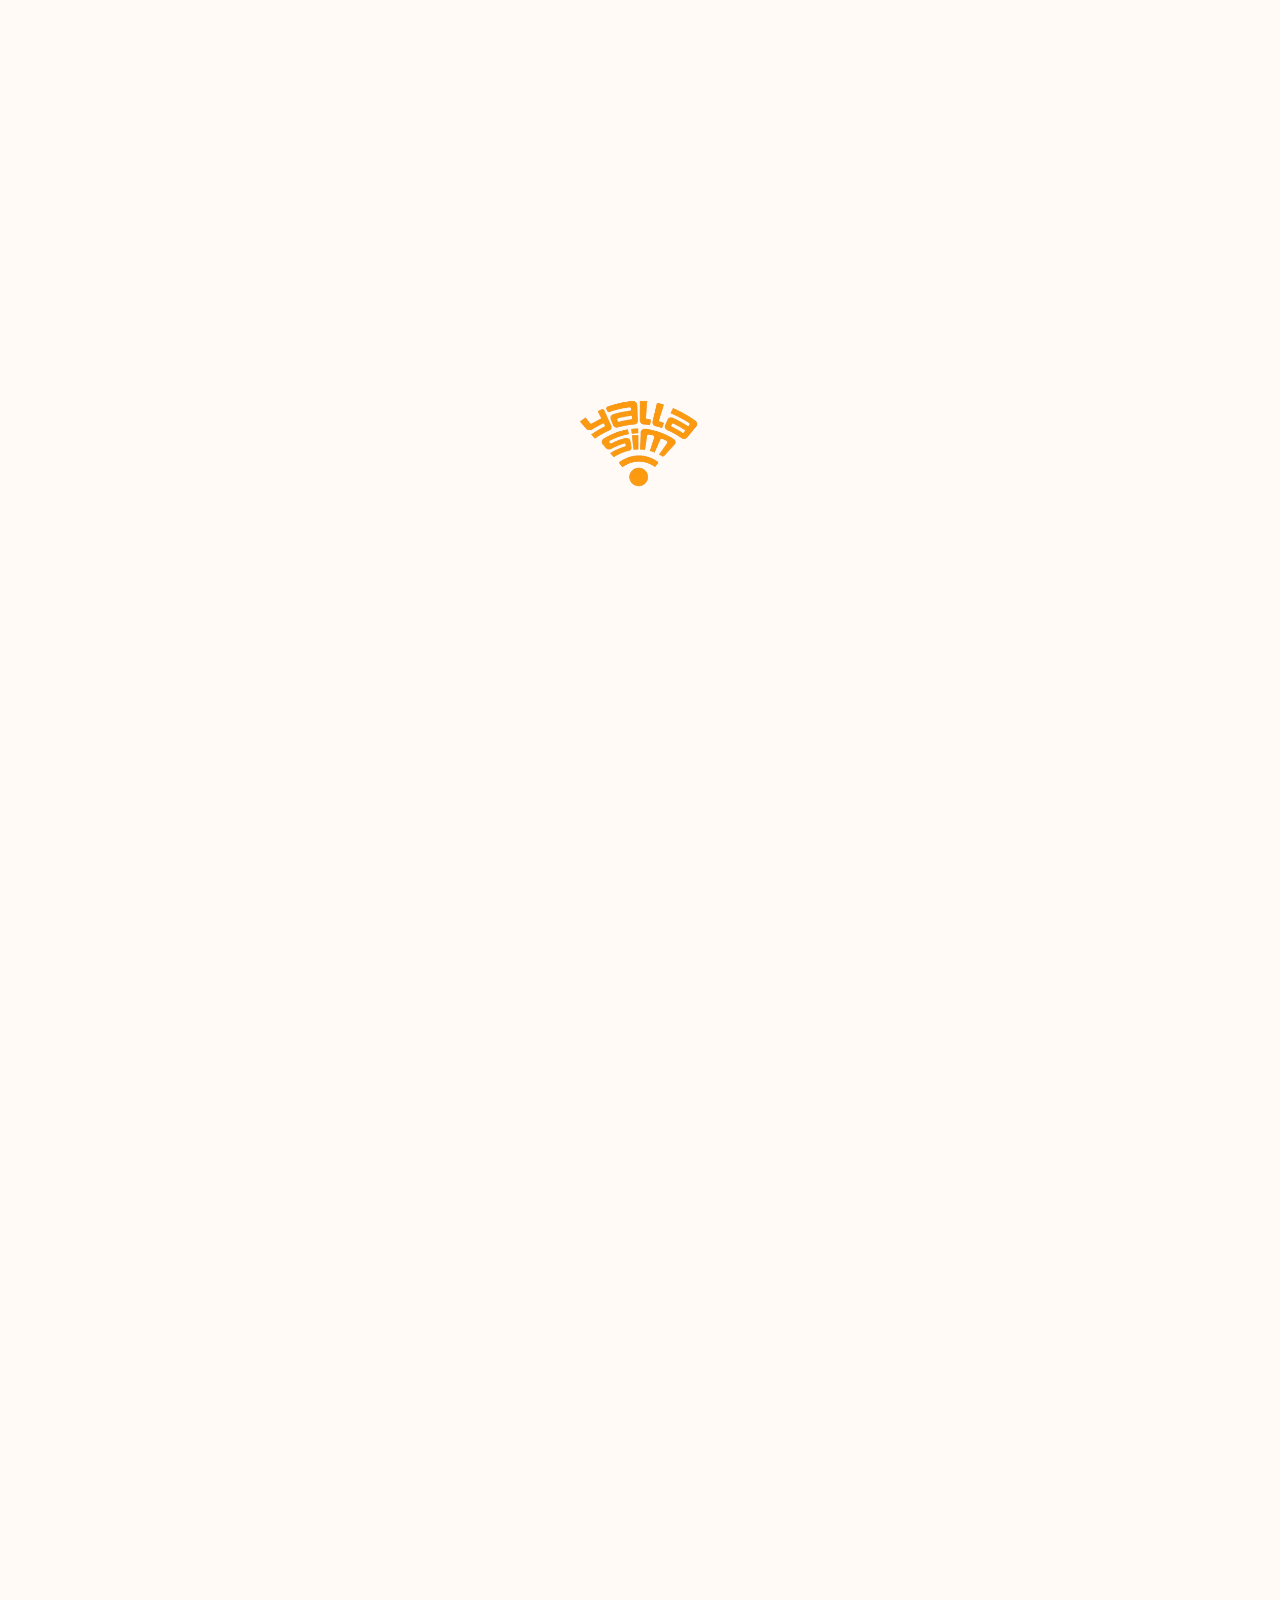
==== commit d8bb5dc8: "Smooth the splash charge and extend pricing trips to 365 days. Use a continuous linear reveal with a" ====
--- a/index.html
+++ b/index.html
@@ -7,7 +7,7 @@
   <link rel="preconnect" href="https://fonts.googleapis.com">
   <link rel="preconnect" href="https://fonts.gstatic.com" crossorigin>
   <link href="https://fonts.googleapis.com/css2?family=Nunito:wght@700;800&family=Plus+Jakarta+Sans:wght@400;500;600;700;800&display=swap" rel="stylesheet">
-  <link rel="stylesheet" href="css/style.css?v=splash2">
+  <link rel="stylesheet" href="css/style.css?v=splash3">
 </head>
 <body>
 
@@ -329,6 +329,6 @@
   </div>
 
   <script src="js/config.js?v=965"></script>
-  <script src="js/main.js?v=splash2"></script>
+  <script src="js/main.js?v=splash3"></script>
 </body>
 </html>
--- a/css/style.css
+++ b/css/style.css
@@ -128,19 +128,19 @@
   object-fit: contain;
   pointer-events: none;
   opacity: 0;
-  transform: scale(0.94);
-  /* Soft radial reveal from the Wi‑Fi origin */
+  transform: scale(0.96);
+  /* Soft radial reveal from the Wi‑Fi origin — wide feather so it never looks stepped */
   -webkit-mask-image: radial-gradient(
     circle at 50% 66%,
     #000 0%,
-    #000 32%,
-    transparent 74%
+    #000 28%,
+    transparent 78%
   );
   mask-image: radial-gradient(
     circle at 50% 66%,
     #000 0%,
-    #000 32%,
-    transparent 74%
+    #000 28%,
+    transparent 78%
   );
   -webkit-mask-repeat: no-repeat;
   mask-repeat: no-repeat;
@@ -152,9 +152,10 @@
 }
 
 .logo-build.is-charging .logo-build__mark {
+  /* Linear mask = constant charge speed, no mid-animation stall */
   animation:
-    wifi-charge-mask 1.1s cubic-bezier(0.2, 0.85, 0.25, 1) forwards,
-    wifi-charge-soft 1.1s cubic-bezier(0.2, 0.85, 0.25, 1) forwards;
+    wifi-charge-mask 0.65s linear forwards,
+    wifi-charge-soft 0.65s ease-out forwards;
 }
 
 .logo-build.is-charging.is-done .logo-build__mark {
@@ -162,33 +163,22 @@
 }
 
 @keyframes wifi-charge-mask {
-  0% {
+  from {
     -webkit-mask-size: 0% 0%;
     mask-size: 0% 0%;
   }
-  28% {
-    -webkit-mask-size: 22% 22%;
-    mask-size: 22% 22%;
-  }
-  58% {
-    -webkit-mask-size: 55% 55%;
-    mask-size: 55% 55%;
-  }
-  100% {
-    -webkit-mask-size: 185% 185%;
-    mask-size: 185% 185%;
+  to {
+    -webkit-mask-size: 200% 200%;
+    mask-size: 200% 200%;
   }
 }
 
 @keyframes wifi-charge-soft {
-  0% {
+  from {
     opacity: 0;
-    transform: scale(0.94);
-  }
-  18% {
-    opacity: 1;
-  }
-  100% {
+    transform: scale(0.96);
+  }
+  to {
     opacity: 1;
     transform: scale(1);
   }
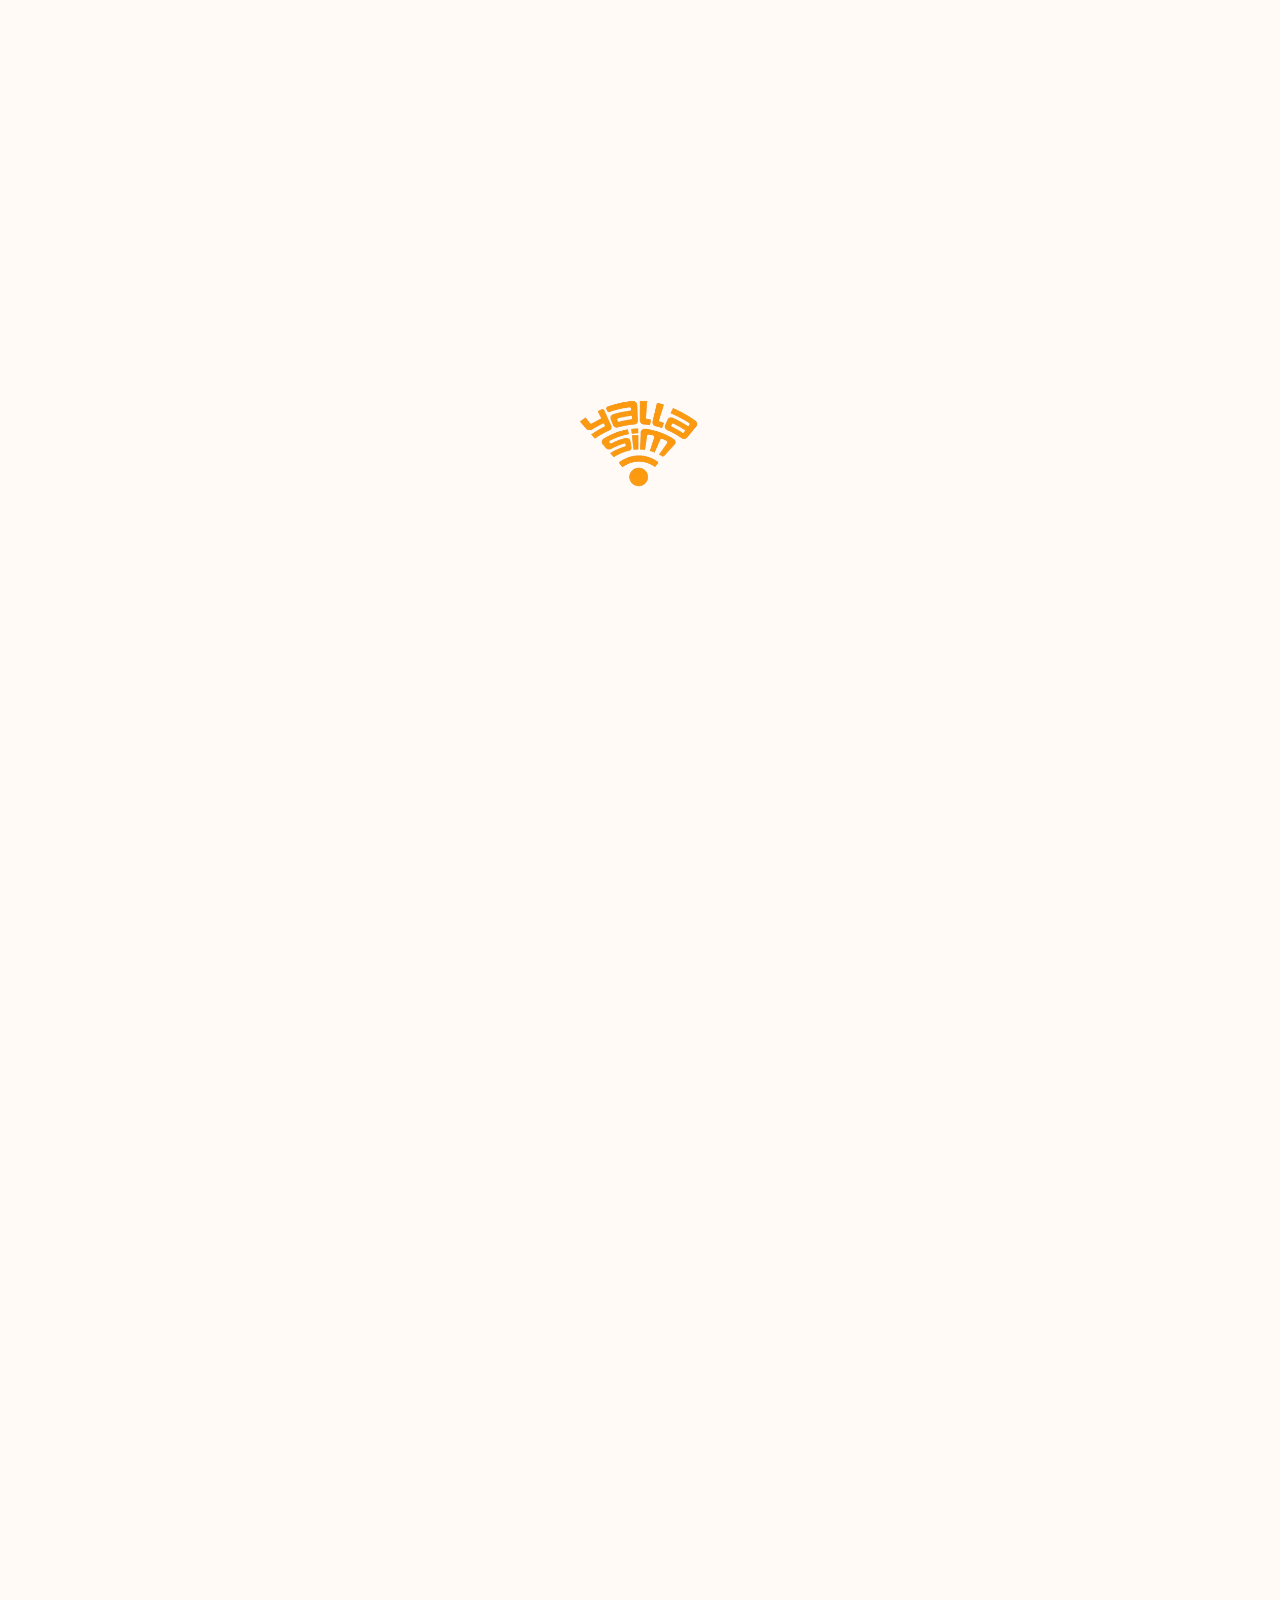
==== commit 6144e0d2: "Turn pricing into a WhatsApp plans handoff and match the real chat flow. Drop on-site price math, se" ====
--- a/index.html
+++ b/index.html
@@ -7,7 +7,7 @@
   <link rel="preconnect" href="https://fonts.googleapis.com">
   <link rel="preconnect" href="https://fonts.gstatic.com" crossorigin>
   <link href="https://fonts.googleapis.com/css2?family=Nunito:wght@700;800&family=Plus+Jakarta+Sans:wght@400;500;600;700;800&display=swap" rel="stylesheet">
-  <link rel="stylesheet" href="css/style.css?v=splash3">
+  <link rel="stylesheet" href="css/style.css?v=plans1">
 </head>
 <body>
 
@@ -30,7 +30,7 @@
         <ul class="nav__links">
           <li><a href="#benefits">Why us</a></li>
           <li><a href="#how-it-works"><span class="nav__full">How it Works</span><span class="nav__short">How</span></a></li>
-          <li><a href="pricing.html">Pricing</a></li>
+          <li><a href="pricing.html">Plans</a></li>
           <li><a href="support.html">Contact</a></li>
         </ul>
         <a href="https://wa.me/96550920045" data-whatsapp class="nav__cta">Message us &rsaquo;</a>
@@ -276,16 +276,21 @@
           </div>
           <div class="how-chat__thread">
             <div class="how-bubble how-bubble--out">
-              Hi — I need internet abroad
+              Hi
             </div>
             <div class="how-bubble how-bubble--in">
-              Where are you going, and for how many days?
+              Hey 👋 Where are you traveling?
             </div>
             <div class="how-bubble how-bubble--out">
-              Tokyo · 7 days
+              Middle East with my dad — we need eSIMs
             </div>
             <div class="how-bubble how-bubble--in how-bubble--final">
-              You’re set. We’ll get you online fast.
+              <strong>GCC plan — works in 6 countries</strong>
+              <span class="how-plan-line">1) 1GB / 7 days</span>
+              <span class="how-plan-line">2) 3GB / 30 days</span>
+              <span class="how-plan-line">3) 5GB / 30 days</span>
+              <span class="how-plan-line">4) 10GB / 30 days</span>
+              <span class="how-plan-cta">Reply with a number for your payment link</span>
             </div>
           </div>
         </div>
@@ -295,21 +300,21 @@
             <span class="how-step__index">01</span>
             <div class="how-step__body">
               <h3>Message us</h3>
-              <p>Open WhatsApp and say hello. We’re just a number — that’s the whole signup.</p>
+              <p>Say hi on WhatsApp — or pick your country on the Plans page and we’ll open the chat with your trip ready.</p>
             </div>
           </li>
           <li class="how-step" data-reveal style="--d: 0.4s">
             <span class="how-step__index">02</span>
             <div class="how-step__body">
-              <h3>Confirm your trip</h3>
-              <p>Tell us where you need internet and for how long. We’ll quote a fair option.</p>
+              <h3>Get matching plans</h3>
+              <p>We send country, regional (Europe, Middle East), or global packages with real GB and prices.</p>
             </div>
           </li>
           <li class="how-step" data-reveal style="--d: 0.52s">
             <span class="how-step__index">03</span>
             <div class="how-step__body">
-              <h3>Get online fast</h3>
-              <p>Confirm in chat and get connected quickly — wherever you are.</p>
+              <h3>Reply with a number</h3>
+              <p>Pick a plan in chat, get your payment link, and go online — no app to download.</p>
             </div>
           </li>
         </ol>
@@ -329,6 +334,6 @@
   </div>
 
   <script src="js/config.js?v=965"></script>
-  <script src="js/main.js?v=splash3"></script>
+  <script src="js/main.js?v=plans1"></script>
 </body>
 </html>
--- a/css/style.css
+++ b/css/style.css
@@ -983,9 +983,30 @@
 }
 
 .how-bubble--final {
+  display: flex;
+  flex-direction: column;
+  gap: 4px;
   background: #fff;
   border: 1px solid rgba(255, 152, 0, 0.35);
   box-shadow: 0 8px 20px rgba(255, 152, 0, 0.12);
+}
+
+.how-bubble--final strong {
+  margin-bottom: 2px;
+  font-size: 0.9rem;
+}
+
+.how-plan-line {
+  font-size: 0.86rem;
+  line-height: 1.35;
+  color: #333;
+}
+
+.how-plan-cta {
+  margin-top: 6px;
+  font-size: 0.82rem;
+  font-weight: 600;
+  color: #e65100;
 }
 
 .how-chat.is-in .how-bubble:nth-child(1) { animation-delay: 0.12s; }
@@ -1435,33 +1456,32 @@
 /* ── Pricing page ── */
 
 .page-wash--pricing {
-  /* Sit behind the map/panel — not over the title */
-  top: min(520px, 58vh);
+  top: min(480px, 52vh);
+  max-width: none;
+  left: 0;
+  right: 0;
+  margin-inline: 0;
+  border-radius: 40px 40px 0 0;
 }
 
 .pricing {
   position: relative;
   z-index: 1;
-  max-width: 1180px;
+  max-width: 1100px;
   width: 100%;
   margin: 0 auto;
-  padding: 140px 24px 96px;
+  padding: 132px 24px 88px;
   box-sizing: border-box;
-  text-align: center;
-}
-
-.pricing__layout {
-  text-align: left;
 }
 
 .pricing__header {
   text-align: center;
-  max-width: 640px;
-  margin: 0 auto 48px;
+  max-width: 560px;
+  margin: 0 auto 36px;
 }
 
 .pricing__eyebrow {
-  margin: 0 0 10px;
+  margin: 0 0 8px;
   font-size: 0.78rem;
   font-weight: 700;
   letter-spacing: 0.1em;
@@ -1472,7 +1492,7 @@
 .pricing__title {
   margin: 0;
   font-family: 'Nunito', 'Plus Jakarta Sans', sans-serif;
-  font-size: clamp(2.2rem, 5vw, 3.6rem);
+  font-size: clamp(2.1rem, 4.5vw, 3.2rem);
   font-weight: 800;
   letter-spacing: -0.02em;
   line-height: 1.15;
@@ -1482,44 +1502,45 @@
 }
 
 .pricing__subtitle {
-  margin: 14px auto 0;
-  color: var(--text-muted);
-  font-size: 1.1rem;
-  line-height: 1.6;
-  max-width: 36rem;
-}
-
-.pricing__layout {
+  margin: 12px auto 0;
+  color: var(--text-muted);
+  font-size: 1.05rem;
+  line-height: 1.55;
+  max-width: 32rem;
+}
+
+/* One shell — map + estimate sit in place together */
+.pricing__stage {
   display: grid;
-  grid-template-columns: minmax(0, 1.45fr) minmax(280px, 360px);
-  gap: 28px;
-  align-items: start;
-  width: 100%;
+  grid-template-columns: minmax(0, 1.35fr) minmax(280px, 340px);
+  align-items: stretch;
+  width: 100%;
+  background: rgba(255, 252, 248, 0.96);
+  border: 1px solid rgba(255, 255, 255, 0.9);
+  border-radius: 28px;
+  box-shadow: 0 22px 48px rgba(0, 0, 0, 0.08), inset 0 1px 0 rgba(255, 255, 255, 0.95);
+  overflow: hidden;
 }
 
 .pricing__map {
   min-width: 0;
-  background: rgba(255, 252, 248, 0.92);
-  border: 1px solid rgba(255, 255, 255, 0.85);
-  border-radius: 32px;
-  padding: clamp(18px, 2.5vw, 28px);
-  box-shadow: 0 24px 48px rgba(0, 0, 0, 0.1), inset 0 1px 0 rgba(255, 255, 255, 0.9);
-  backdrop-filter: blur(20px) saturate(150%);
-  -webkit-backdrop-filter: blur(20px) saturate(150%);
+  padding: 22px 22px 24px;
+  border-right: 1px solid rgba(255, 152, 0, 0.12);
+  display: flex;
+  flex-direction: column;
 }
 
 .pricing__map-head {
   display: flex;
-  flex-wrap: wrap;
   align-items: baseline;
   justify-content: space-between;
-  gap: 8px 16px;
-  margin-bottom: 14px;
+  gap: 12px;
+  margin-bottom: 12px;
 }
 
 .pricing__map-label {
   margin: 0;
-  font-size: 0.78rem;
+  font-size: 0.72rem;
   font-weight: 700;
   letter-spacing: 0.1em;
   text-transform: uppercase;
@@ -1528,18 +1549,21 @@
 
 .pricing__map-hint {
   margin: 0;
-  font-size: 0.92rem;
-  font-weight: 600;
+  font-size: 0.95rem;
+  font-weight: 700;
   color: var(--text);
+  text-align: right;
 }
 
 .pricing__map-stage {
   position: relative;
-  width: 100%;
-  aspect-ratio: 2.05 / 1;
-  border-radius: 22px;
+  flex: 1;
+  width: 100%;
+  min-height: 280px;
+  aspect-ratio: 2 / 1;
+  border-radius: 18px;
   background: #fff3e0;
-  border: 1px solid rgba(255, 152, 0, 0.15);
+  border: 1px solid rgba(255, 152, 0, 0.12);
   overflow: hidden;
 }
 
@@ -1577,29 +1601,18 @@
 }
 
 .pricing__panel {
-  position: sticky;
-  top: 100px;
   display: flex;
   flex-direction: column;
-  gap: 18px;
-  padding: 28px 24px;
-  border-radius: 32px;
-  background: rgba(255, 252, 248, 0.95);
-  border: 1px solid rgba(255, 255, 255, 0.9);
-  box-shadow: 0 20px 44px rgba(0, 0, 0, 0.08), inset 0 1px 0 rgba(255, 255, 255, 0.95);
-  backdrop-filter: blur(20px) saturate(150%);
-  -webkit-backdrop-filter: blur(20px) saturate(150%);
-}
-
-.pricing__panel-head {
+  gap: 14px;
+  padding: 24px 22px 22px;
+  background: transparent;
   text-align: left;
-  margin-bottom: 2px;
 }
 
 .pricing__panel-title {
-  margin: 0;
+  margin: 0 0 2px;
   font-family: 'Nunito', 'Plus Jakarta Sans', sans-serif;
-  font-size: 1.55rem;
+  font-size: 1.35rem;
   font-weight: 800;
   letter-spacing: -0.02em;
   color: var(--text);
@@ -1607,45 +1620,37 @@
 }
 
 .pricing__panel-copy {
-  margin: 6px 0 0;
-  font-size: 0.95rem;
-  color: var(--text-muted);
+  margin: -4px 0 2px;
+  font-size: 0.88rem;
   line-height: 1.45;
+  color: var(--text-muted);
 }
 
 .pricing-field {
   display: flex;
   flex-direction: column;
-  gap: 8px;
+  gap: 6px;
 }
 
 .pricing-field__label {
-  font-size: 0.78rem;
+  font-size: 0.7rem;
   font-weight: 700;
   text-transform: uppercase;
   letter-spacing: 0.08em;
   color: var(--text-muted);
 }
 
-.pricing-field__label strong {
-  color: var(--orange);
-  font-size: 0.95rem;
-  letter-spacing: 0;
-  text-transform: none;
-  margin-left: 4px;
-}
-
 .pricing-input {
   width: 100%;
-  padding: 13px 15px;
-  border-radius: 16px;
-  border: 1px solid rgba(255, 152, 0, 0.18);
-  background: #fffaf6;
+  padding: 11px 14px;
+  border-radius: 14px;
+  border: 1px solid rgba(0, 0, 0, 0.08);
+  background: #ffffff;
   font-family: inherit;
-  font-size: 1rem;
+  font-size: 0.98rem;
   color: var(--text);
   outline: none;
-  transition: border-color 0.2s, box-shadow 0.2s, background 0.2s;
+  transition: border-color 0.2s, box-shadow 0.2s;
 }
 
 .pricing-input::placeholder {
@@ -1654,8 +1659,7 @@
 
 .pricing-input:focus {
   border-color: var(--orange);
-  background: #ffffff;
-  box-shadow: 0 0 0 3px rgba(255, 152, 0, 0.18);
+  box-shadow: 0 0 0 3px rgba(255, 152, 0, 0.16);
 }
 
 .pricing-select {
@@ -1663,99 +1667,90 @@
   appearance: none;
   background-image: url("data:image/svg+xml,%3Csvg xmlns='http://www.w3.org/2000/svg' width='12' height='8' viewBox='0 0 12 8'%3E%3Cpath fill='%23FF9800' d='M1 1l5 5 5-5'/%3E%3C/svg%3E");
   background-repeat: no-repeat;
-  background-position: right 16px center;
-  background-color: #fffaf6;
-  padding-right: 40px;
-}
-
-.pricing-presets {
-  display: grid;
-  grid-template-columns: repeat(4, 1fr);
-  gap: 8px;
-}
-
-.pricing-preset {
-  appearance: none;
-  border: 1px solid rgba(255, 152, 0, 0.22);
-  background: #fffaf6;
-  color: var(--text);
-  font: inherit;
-  font-size: 0.92rem;
-  font-weight: 700;
-  padding: 10px 0;
-  border-radius: 999px;
-  cursor: pointer;
-  transition: background 0.2s, border-color 0.2s, color 0.2s, transform 0.15s;
-}
-
-.pricing-preset:hover {
-  border-color: var(--orange);
-  color: #e68900;
-}
-
-.pricing-preset.is-active {
-  background: var(--orange);
-  border-color: var(--orange);
-  color: #fff;
+  background-position: right 14px center;
+  background-color: #ffffff;
+  padding-right: 38px;
+}
+
+#days-text {
+  -moz-appearance: textfield;
+}
+
+#days-text::-webkit-outer-spin-button,
+#days-text::-webkit-inner-spin-button {
+  -webkit-appearance: none;
+  margin: 0;
 }
 
 .pricing-range {
+  margin-top: 2px;
   width: 100%;
   accent-color: var(--orange);
   cursor: pointer;
-  height: 1.4rem;
+  height: 1.25rem;
 }
 
 .pricing-range-hints {
   display: flex;
   justify-content: space-between;
-  font-size: 0.75rem;
-  color: var(--text-muted);
-}
-
-.pricing-quote {
+  font-size: 0.72rem;
+  color: var(--text-muted);
+}
+
+.pricing-summary {
   margin-top: 4px;
-  padding: 22px 18px;
-  border-radius: 22px;
+  padding: 16px 14px;
+  border-radius: 16px;
+  text-align: left;
+  background: rgba(255, 152, 0, 0.1);
+  border: 1px solid rgba(255, 152, 0, 0.16);
+}
+
+.pricing-summary__label {
+  margin: 0 0 6px;
+  font-size: 0.7rem;
+  font-weight: 700;
+  letter-spacing: 0.08em;
+  text-transform: uppercase;
+  color: var(--orange);
+}
+
+.pricing-summary__trip {
+  margin: 0;
+  font-family: 'Nunito', 'Plus Jakarta Sans', sans-serif;
+  font-size: 1.2rem;
+  font-weight: 800;
+  letter-spacing: -0.02em;
+  color: var(--text);
+  line-height: 1.25;
+  -webkit-font-smoothing: auto;
+}
+
+.pricing-summary__region {
+  margin: 6px 0 0;
+  font-size: 0.85rem;
+  line-height: 1.4;
+  color: var(--text-muted);
+}
+
+.pricing-summary__region:empty {
+  display: none;
+}
+
+.pricing-quote__note {
+  margin: 0;
+  font-size: 0.72rem;
+  color: var(--text-muted);
+  line-height: 1.4;
   text-align: center;
-  background: linear-gradient(180deg, rgba(255, 183, 77, 0.28) 0%, rgba(255, 152, 0, 0.14) 100%);
-  border: 1px solid rgba(255, 152, 0, 0.22);
-}
-
-.pricing-quote__label {
-  font-size: 0.92rem;
-  font-weight: 600;
-  color: var(--text);
-  margin-bottom: 8px;
-}
-
-.pricing-quote__price {
-  font-family: 'Nunito', 'Plus Jakarta Sans', sans-serif;
-  font-size: clamp(2.4rem, 5vw, 3.1rem);
-  font-weight: 800;
-  letter-spacing: -0.03em;
-  color: #e65100;
-  line-height: 1.05;
-  margin-bottom: 6px;
-  -webkit-font-smoothing: auto;
-}
-
-.pricing-quote__rate {
-  font-size: 0.9rem;
-  color: var(--text-muted);
-  margin-bottom: 10px;
-}
-
-.pricing-quote__note {
-  font-size: 0.75rem;
-  color: var(--text-muted);
-  line-height: 1.4;
 }
 
 .pricing-cta {
   width: 100%;
   text-align: center;
-  margin-top: 2px;
+  margin-top: auto;
+  padding: 14px 24px;
+  font-size: 1rem;
 }
 
 .pricing-cta.is-disabled {
@@ -1769,17 +1764,25 @@
 }
 
 @media (max-width: 960px) {
-  .pricing__layout {
+  .pricing__stage {
     grid-template-columns: 1fr;
   }
 
+  .pricing__map {
+    order: 2;
+    border-right: none;
+    border-top: 1px solid rgba(255, 152, 0, 0.12);
+    padding-top: 20px;
+  }
+
   .pricing__panel {
-    position: static;
-    order: -1;
+    order: 1;
+    padding-bottom: 20px;
   }
 
   .pricing__map-stage {
-    aspect-ratio: 1.7 / 1;
+    min-height: 220px;
+    aspect-ratio: 1.75 / 1;
   }
 }
 
